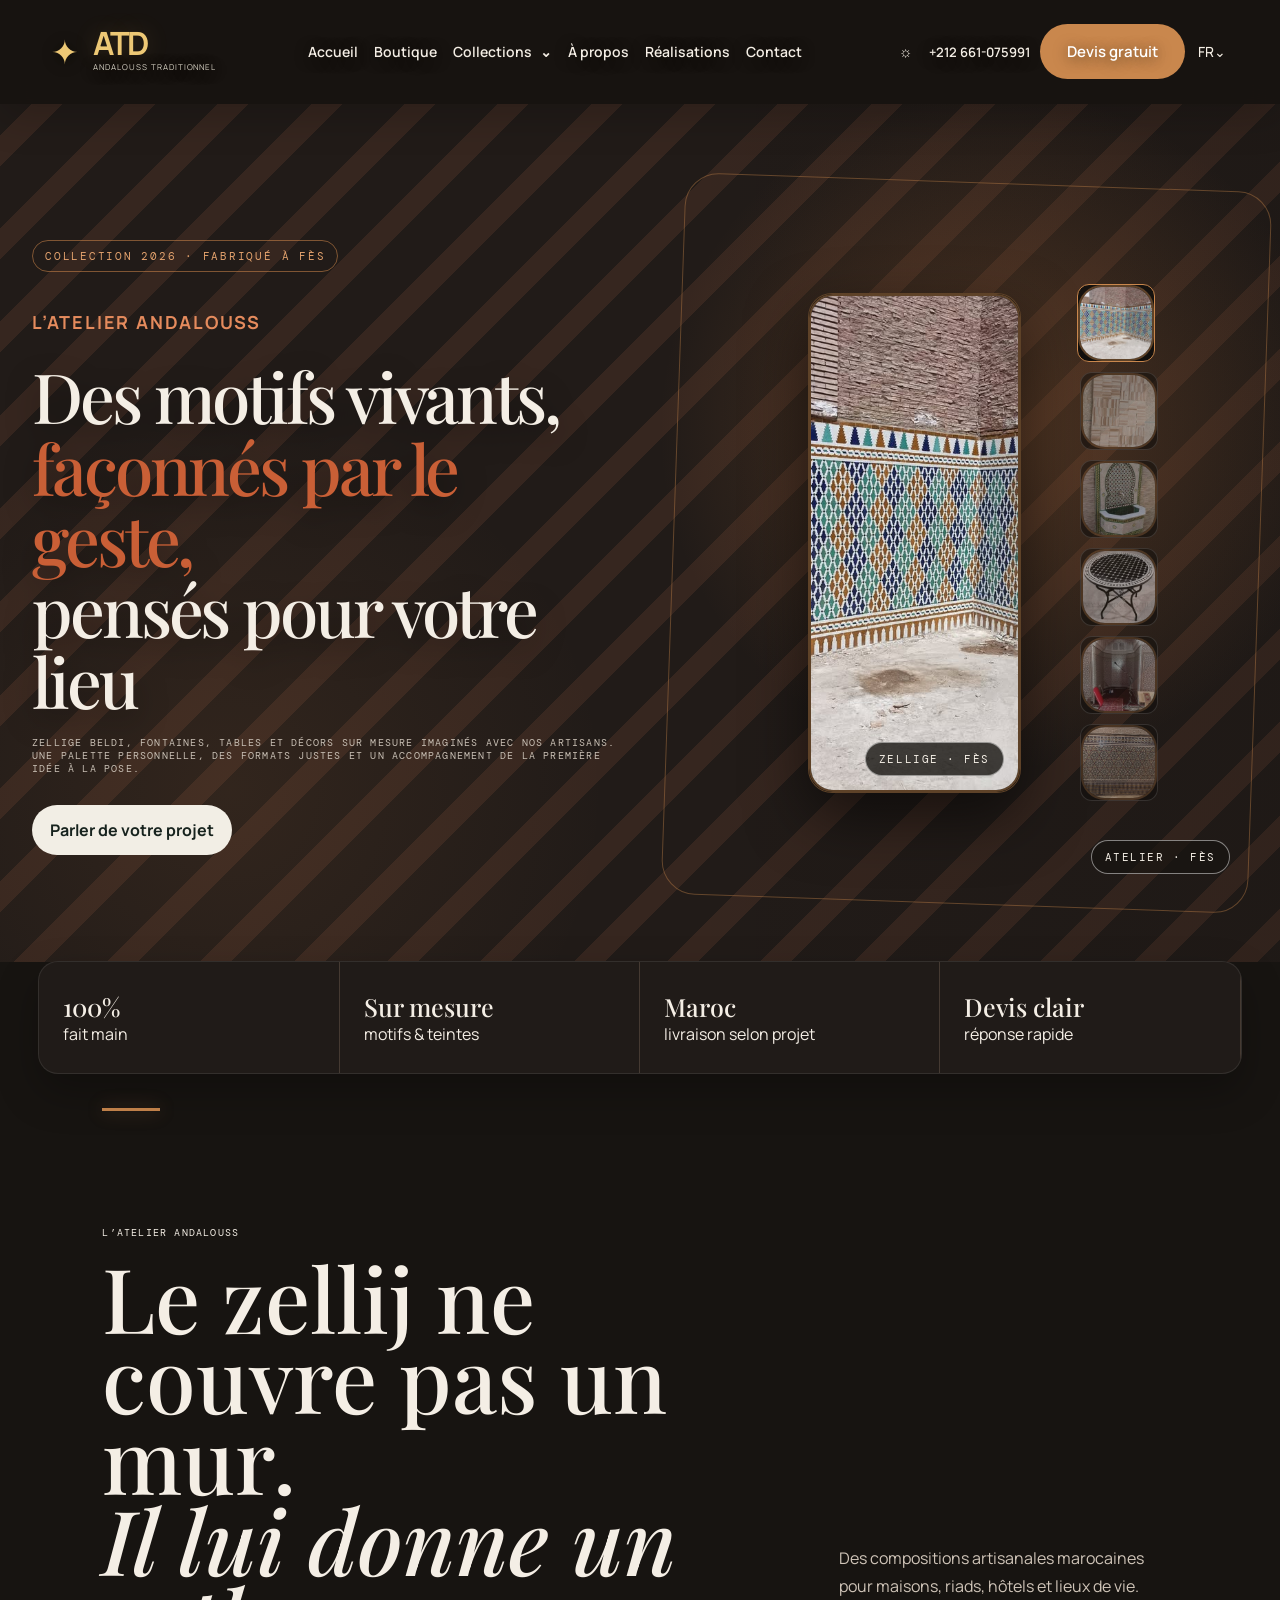
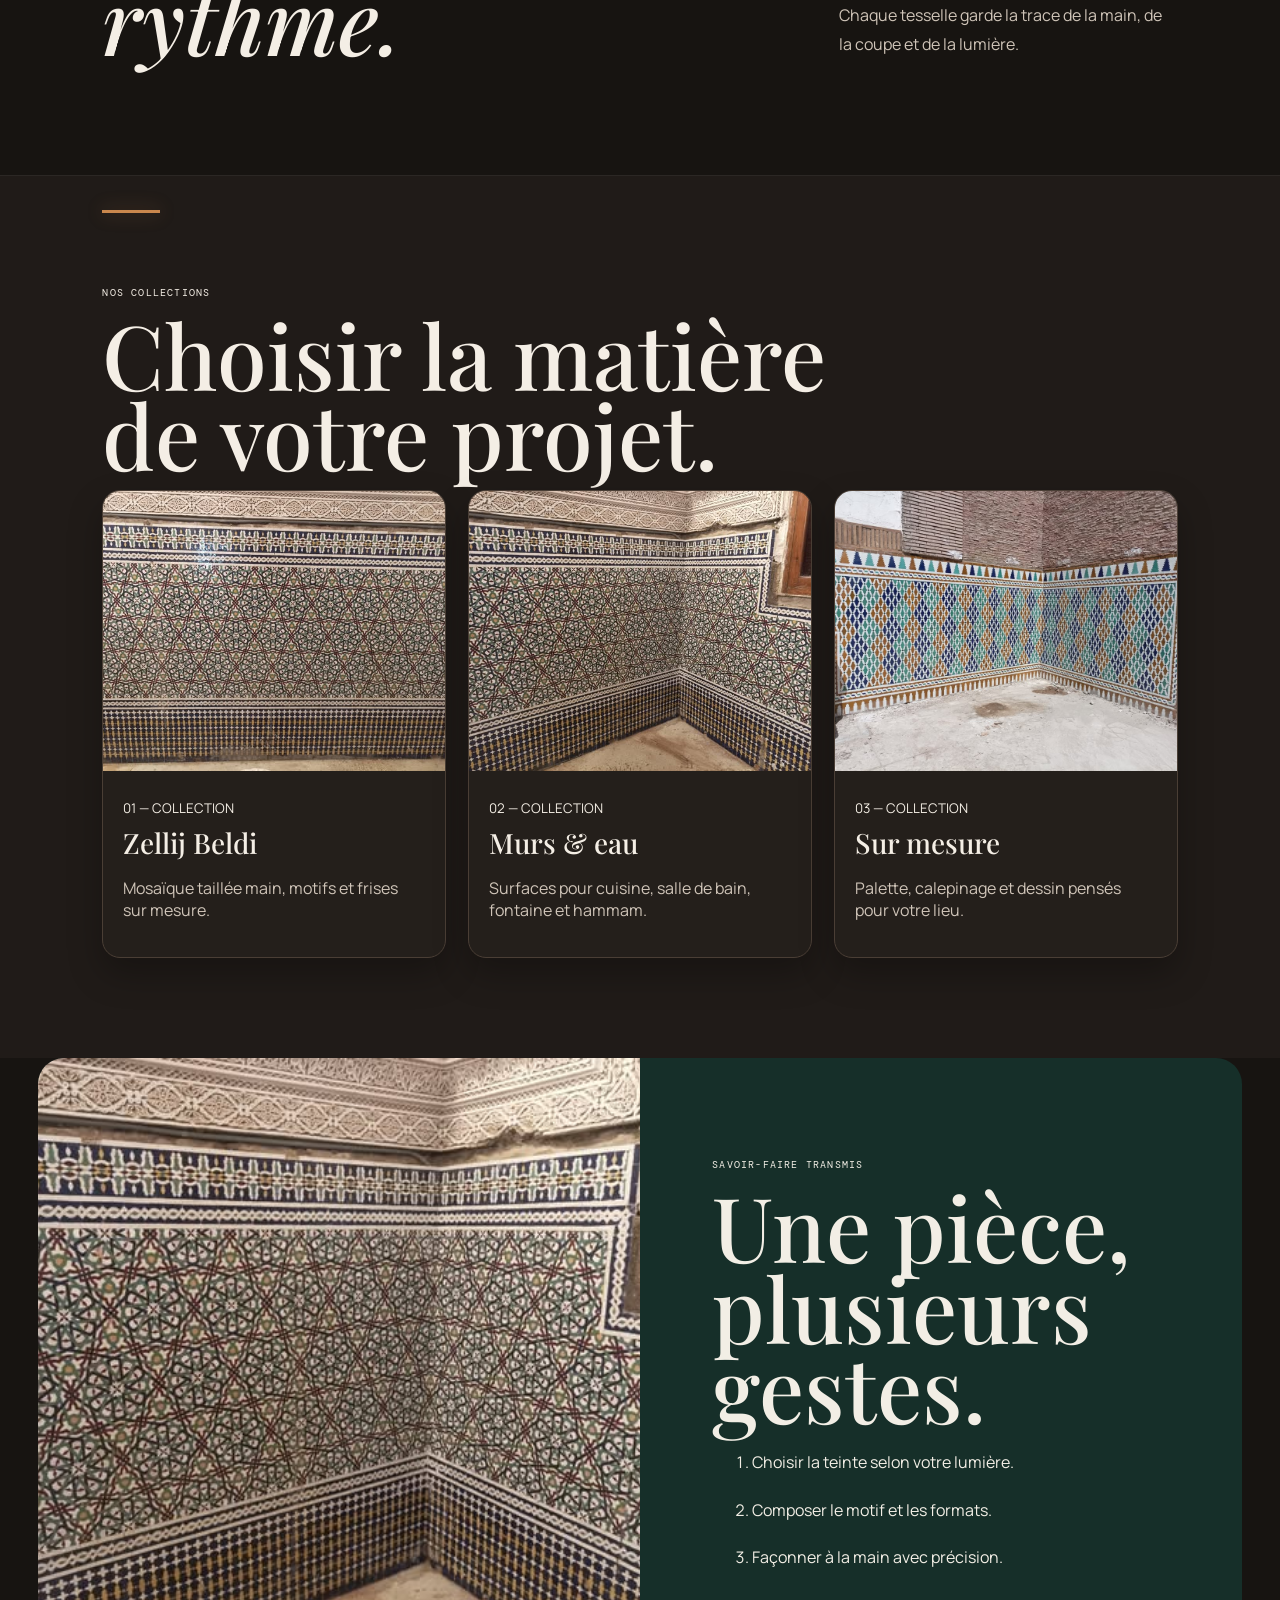
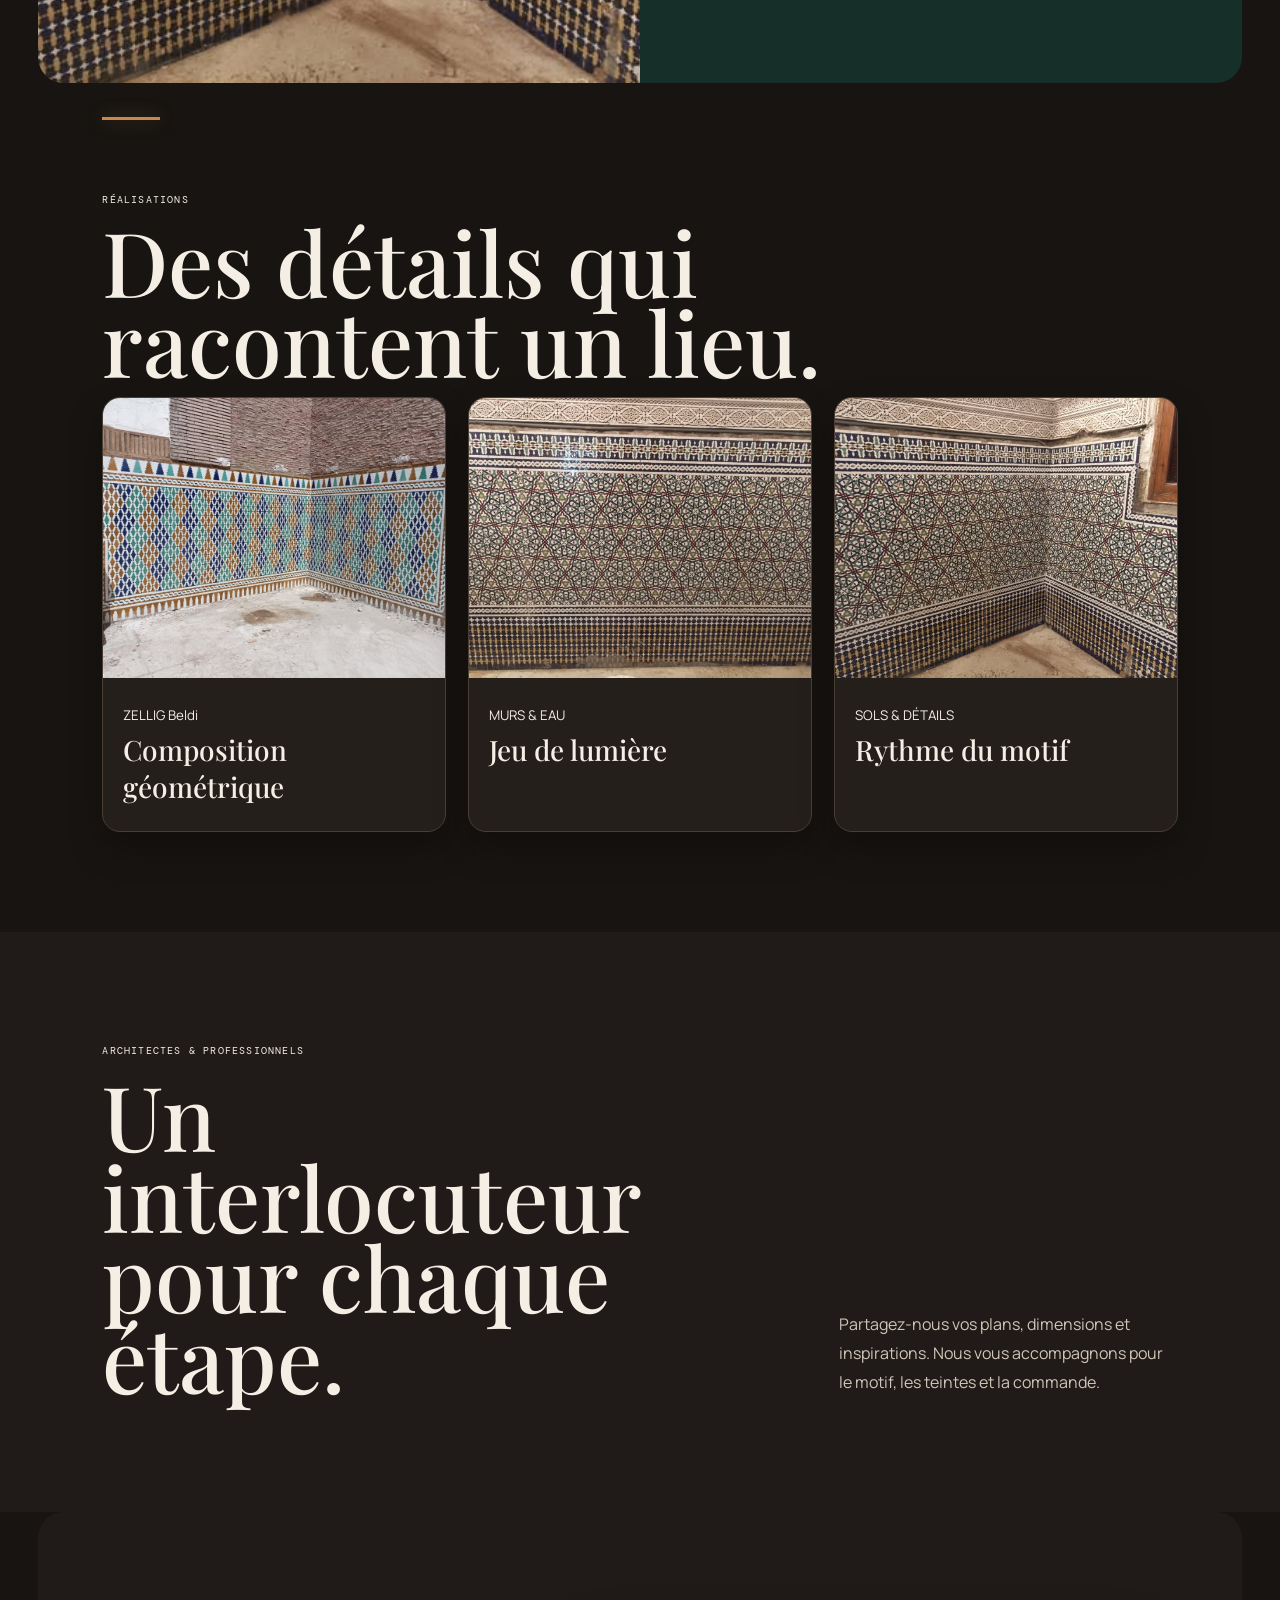
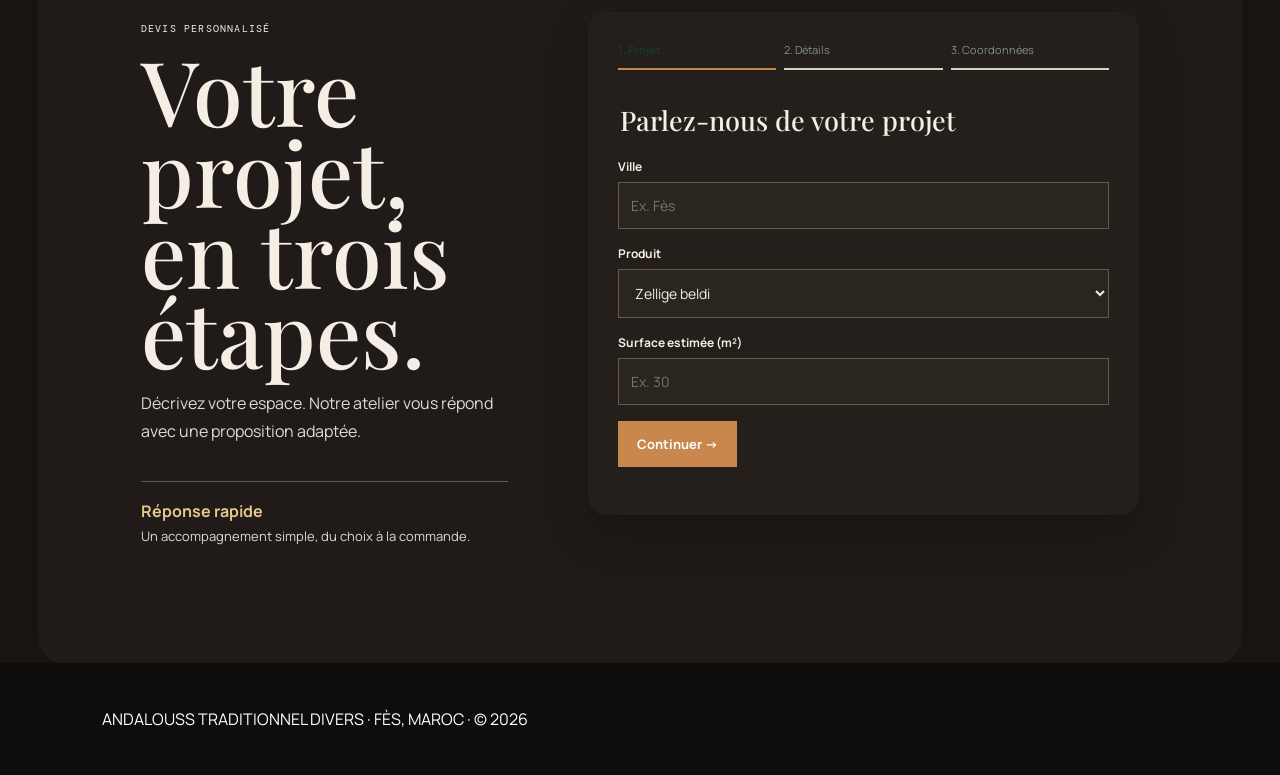
==== index.html @ e7d636d7 "Add multi-photo artisan catalog gallery" ====
<!doctype html><html lang="fr"><head><meta charset="utf-8"><meta name="viewport" content="width=device-width,initial-scale=1"><title>Andalouss Traditionnel Divers | Zellij Beldi</title><style>@import url('https://fonts.googleapis.com/css2?family=DM+Mono&family=Playfair+Display:ital,wght@0,500;1,500&family=Manrope:wght@400;600;700&display=swap');*{box-sizing:border-box}body{margin:0;background:#f2eee5;color:#17231e;font-family:Manrope,Arial}header{position:absolute;z-index:2;width:100%;padding:24px 7%;display:flex;justify-content:space-between;color:white}a{color:inherit;text-decoration:none}nav{display:flex;gap:24px;font:10px 'DM Mono'}main>section{padding:100px 8%}.hero{min-height:790px;padding:0!important;position:relative;color:white;display:grid;align-items:end;background:linear-gradient(#0004,#0009),url('/zellij-hero.jpg') center/cover}.hero div{padding:8%}.hero h1,h2{font:500 clamp(48px,7vw,100px)/.9 'Playfair Display',serif;margin:15px 0}.hero p,.tag{font:10px 'DM Mono';letter-spacing:.12em;text-transform:uppercase}.hero a{display:inline-block;background:#f2eee5;color:#17231e;padding:14px 18px;font-weight:bold}.stats{display:grid;grid-template-columns:repeat(4,1fr);background:#ddd1bb;padding:0!important}.stats div{padding:28px 8%;border-right:1px solid #a99c88}.stats b{display:block;font:500 25px 'Playfair Display'}.intro,.pro{display:grid;grid-template-columns:1.3fr .7fr;gap:10%;align-items:end}.intro p,.pro p{line-height:1.8}.collections{background:#e5dccb}.cards,.projects{display:grid;grid-template-columns:repeat(3,1fr);gap:16px}.card,.project{background:#f8f5ef}.card img,.project img{width:100%;height:280px;object-fit:cover}.card div,.project div{padding:20px}.card h3,.project h3{font:500 28px 'Playfair Display';margin:6px 0}.craft{display:grid;grid-template-columns:1fr 1fr;background:#234b40;color:#f2eee5;padding:0!important}.craft img{width:100%;height:100%;min-height:600px;object-fit:cover}.craft article{padding:100px 15%}.craft li{margin:22px 0;line-height:1.6}.pro{background:#ddd1bb}.quote{background:#17372f;color:#f2eee5;display:grid;grid-template-columns:1fr 1fr;gap:10%}.quote input,.quote select,.quote textarea{width:100%;margin:7px 0 16px;padding:12px;background:transparent;border:1px solid #ffffff55;color:white}.quote button{padding:14px;background:#e5c78d;border:0;font-weight:bold}footer{padding:45px 8%;background:#17231e;color:white}@media(max-width:700px){nav{display:none}.stats,.cards,.projects,.intro,.pro,.craft,.quote{grid-template-columns:1fr}.craft img{min-height:350px}}</style></head><body><header><b>ATD · ANDALOUSS TRADITIONNEL</b><nav><a href="#collections">COLLECTIONS</a><a href="#atelier">SAVOIR-FAIRE</a><a href="#projets">RÉALISATIONS</a><a href="#devis">DEVIS</a></nav></header><main><section class="hero"><div><p>ZELLIGE BELDI · FÈS, MAROC</p><h1>La matière,<br>le geste,<br>la mémoire.</h1><a href="#devis">DEMANDER UN DEVIS ↗</a></div></section><section class="stats"><div><b>100%</b>fait main</div><div><b>Sur mesure</b>motifs & teintes</div><div><b>Maroc</b>livraison selon projet</div><div><b>Devis clair</b>réponse rapide</div></section><section class="intro"><div><p class="tag">L’ATELIER ANDALOUSS</p><h2>Le zellij ne couvre pas un mur.<br><i>Il lui donne un rythme.</i></h2></div><p>Des compositions artisanales marocaines pour maisons, riads, hôtels et lieux de vie. Chaque tesselle garde la trace de la main, de la coupe et de la lumière.</p></section><section id="collections" class="collections"><p class="tag">NOS COLLECTIONS</p><h2>Choisir la matière<br>de votre projet.</h2><div class="cards"><article class="card"><img src="/zellij-detail-one.jpg"><div><small>01 — COLLECTION</small><h3>Zellij Beldi</h3><p>Mosaïque taillée main, motifs et frises sur mesure.</p></div></article><article class="card"><img src="/zellij-detail-two.jpg"><div><small>02 — COLLECTION</small><h3>Murs & eau</h3><p>Surfaces pour cuisine, salle de bain, fontaine et hammam.</p></div></article><article class="card"><img src="/zellij-hero.jpg"><div><small>03 — COLLECTION</small><h3>Sur mesure</h3><p>Palette, calepinage et dessin pensés pour votre lieu.</p></div></article></div></section><section id="atelier" class="craft"><img src="/zellij-detail-two.jpg"><article><p class="tag">SAVOIR-FAIRE TRANSMIS</p><h2>Une pièce,<br>plusieurs gestes.</h2><ol><li>Choisir la teinte selon votre lumière.</li><li>Composer le motif et les formats.</li><li>Façonner à la main avec précision.</li></ol></article></section><section id="projets"><p class="tag">RÉALISATIONS</p><h2>Des détails qui<br>racontent un lieu.</h2><div class="projects"><article class="project"><img src="/zellij-hero.jpg"><div><small>ZELLIG Beldi</small><h3>Composition géométrique</h3></div></article><article class="project"><img src="/zellij-detail-one.jpg"><div><small>MURS & EAU</small><h3>Jeu de lumière</h3></div></article><article class="project"><img src="/zellij-detail-two.jpg"><div><small>SOLS & DÉTAILS</small><h3>Rythme du motif</h3></div></article></div></section><section class="pro"><div><p class="tag">ARCHITECTES & PROFESSIONNELS</p><h2>Un interlocuteur pour chaque étape.</h2></div><p>Partagez-nous vos plans, dimensions et inspirations. Nous vous accompagnons pour le motif, les teintes et la commande.</p></section><section id="devis" class="quote"><div><p class="tag">DEVIS PERSONNALISÉ</p><h2>Parlons de<br>votre espace.</h2></div><form id="inquiry-form"><label>Type de projet</label><select name="project_type" required><option>Maison ou appartement</option><option>Riad, hôtel ou restaurant</option><option>Projet professionnel</option></select><label>Nom</label><input name="name" required><label>Téléphone</label><input name="phone" required><label>Votre besoin</label><textarea name="message" required minlength="10"></textarea><button>ENVOYER MA DEMANDE ↗</button><p id="form-status"></p></form></section></main><footer>ANDALOUSS TRADITIONNEL DIVERS · FÈS, MAROC · © 2026</footer><script src="/app.js"></script></body></html>
 
<script>document.querySelector('body>header').outerHTML='<header class="atd-header"><a class="atd-logo" href="#accueil"><span>✦</span><strong>ATD</strong><small>Andalouss Traditionnel</small></a><nav class="atd-nav"><a href="#accueil">Accueil</a><a href="#collections">Boutique</a><a href="#collections">Collections⌄</a><a href="#atelier">À propos</a><a href="#projets">Réalisations</a><a href="#devis">Contact</a></nav><div class="atd-tools"><button aria-label="Changer le thème">☼</button><button>FR⌄</button><a href="tel:+212661075991">+212 661-075991</a><a class="atd-quote" href="#devis">Devis gratuit</a></div></header>';document.head.insertAdjacentHTML('beforeend','<style>.atd-header{position:fixed!important;top:0;left:0;right:0;width:100%;min-height:126px;padding:0 3%!important;display:flex!important;align-items:center;gap:28px;background:#201d19!important;color:#f3eee5!important;border-bottom:1px solid #423d36;z-index:99!important}.atd-header:after{content:"";position:absolute;bottom:-7px;left:0;right:0;height:7px;opacity:.45;background:repeating-linear-gradient(135deg,transparent 0 13px,#71685b 14px 16px,transparent 17px 28px)}.atd-logo{display:grid;grid-template-columns:42px auto;grid-template-rows:30px 18px;align-items:center;line-height:1}.atd-logo span{grid-row:1/3;color:#65817a;font-size:33px}.atd-logo strong{color:#c85238;font:700 32px Manrope,Arial;letter-spacing:-.08em}.atd-logo small{font:8px Manrope,Arial;text-transform:uppercase;letter-spacing:.12em;color:#c9c1b7}.atd-nav{display:flex!important;align-items:center;gap:32px;margin:auto;font:600 16px Manrope,Arial!important;white-space:nowrap}.atd-nav a{transition:color .2s}.atd-nav a:hover{color:#d46a41}.atd-tools{display:flex;align-items:center;gap:17px;white-space:nowrap;font:600 15px Manrope,Arial}.atd-tools button{border:0;background:transparent;color:inherit;font:600 15px Manrope,Arial;cursor:pointer}.atd-tools button:first-child{width:58px;height:58px;border:1px solid #4b4640;border-radius:50%;font-size:29px;font-weight:400}.atd-quote{background:#c95f36;color:#fff;border-radius:999px;padding:17px 27px;transition:background .2s}.atd-quote:hover{background:#aa4927}@media(max-width:1200px){.atd-header{gap:18px}.atd-nav{gap:18px;font-size:13px!important}.atd-tools{gap:10px;font-size:13px}.atd-tools a[href^="tel"]{display:none}}@media(max-width:800px){.atd-header{min-height:82px;padding:0 5%!important}.atd-logo small,.atd-nav,.atd-tools button:not(:first-child){display:none}.atd-tools button:first-child{width:42px;height:42px;font-size:21px}.atd-quote{padding:12px 16px;font-size:13px}}</style>');</script>
<script>document.head.insertAdjacentHTML('beforeend','<style>.atd-header{background:#17372f!important;border-bottom-color:#2f5b4e}.atd-header:after{background:repeating-linear-gradient(135deg,transparent 0 13px,#5e8877 14px 16px,transparent 17px 28px)}.atd-logo span{color:#d7b46a}.atd-logo strong{color:#e2bd72}.atd-logo small{color:#d8d3c6}.atd-tools button:first-child{border-color:#557a6d}.atd-nav a:hover{color:#e2bd72}.atd-quote{background:#c9874d}.atd-quote:hover{background:#a86636}</style>');</script>
<script>document.head.insertAdjacentHTML('beforeend','<style>.atd-header{background:transparent!important;border-bottom-color:transparent!important;box-shadow:none}.atd-header:after{display:none}.atd-header>*{text-shadow:0 2px 14px #0009}.atd-tools button:first-child{border-color:#ffffff99}.atd-logo span,.atd-logo strong{color:#f1d18a}</style>');</script>
<script>document.head.insertAdjacentHTML('beforeend','<style>.quote select{background:#fff!important;color:#111!important}.quote select option{background:#fff!important;color:#111!important}</style>');</script>
<script>var atdQuote=document.querySelector('.quote');atdQuote.innerHTML='<div class="atd-devis-intro"><p class="tag">DEVIS PERSONNALISÉ</p><h2>Votre projet,<br>en trois étapes.</h2><p>Décrivez votre espace. Notre atelier vous répond avec une proposition adaptée.</p><div class="atd-devis-promise"><b>Réponse rapide</b><span>Un accompagnement simple, du choix à la commande.</span></div></div><form id="atd-devis-form" class="atd-devis-form"><div class="atd-progress"><span class="active">1. Projet</span><span>2. Détails</span><span>3. Coordonnées</span></div><fieldset data-atd-step="1"><legend>Parlez-nous de votre projet</legend><label>Ville <input name="city" placeholder="Ex. Fès" required></label><label>Produit <select name="project_type" required><option value="Zellige beldi">Zellige beldi</option><option value="Bejmat">Bejmat</option><option value="Tadelakt">Tadelakt</option><option value="Projet sur mesure">Projet sur mesure</option></select></label><label>Surface estimée (m²) <input name="surface" inputmode="decimal" placeholder="Ex. 30"></label><button type="button" class="atd-next">Continuer <span>→</span></button></fieldset><fieldset data-atd-step="2" hidden><legend>Détails et délais</legend><label>Votre besoin <textarea name="message" placeholder="Cuisine, salle de bain, façade, motif souhaité…" required></textarea></label><label>Délai souhaité <select name="delay"><option>À définir</option><option>Moins de 1 mois</option><option>1 à 3 mois</option><option>Plus de 3 mois</option></select></label><label>Budget indicatif (MAD) <input name="budget" inputmode="numeric" placeholder="Facultatif"></label><div class="atd-actions"><button type="button" class="atd-back">Retour</button><button type="button" class="atd-next">Continuer <span>→</span></button></div></fieldset><fieldset data-atd-step="3" hidden><legend>Vos coordonnées</legend><label>Nom <input name="name" required></label><label>Téléphone <input name="phone" inputmode="tel" placeholder="+212 6 00 00 00 00" required></label><label>Email <input name="email" type="email" placeholder="Facultatif"></label><label class="atd-consent"><input type="checkbox" required> J’accepte d’être contacté au sujet de ma demande.</label><div class="atd-actions"><button type="button" class="atd-back">Retour</button><button type="submit">Envoyer ma demande <span>→</span></button></div></fieldset><p class="atd-status" aria-live="polite"></p></form>';document.head.insertAdjacentHTML('beforeend','<style>.quote{grid-template-columns:.8fr 1.2fr!important;gap:8%!important;background:#17372f!important}.atd-devis-intro>p:not(.tag){line-height:1.75;max-width:380px;color:#d7dfd5}.atd-devis-promise{margin-top:36px;padding:18px 0;border-top:1px solid #ffffff44;display:grid;gap:5px}.atd-devis-promise b{color:#e5c78d}.atd-devis-promise span{font-size:13px;color:#d7dfd5}.atd-devis-form{background:#f8f5ef;color:#17231e;padding:30px;align-self:start}.atd-progress{display:grid;grid-template-columns:repeat(3,1fr);gap:8px;margin-bottom:32px;font:11px Manrope,Arial;color:#829087}.atd-progress span{padding-bottom:11px;border-bottom:2px solid #d6d0c4}.atd-progress .active{border-color:#c9874d;color:#17372f;font-weight:700}.atd-devis-form fieldset{border:0;padding:0;margin:0}.atd-devis-form legend{font:500 27px Playfair Display,serif;margin-bottom:20px}.atd-devis-form label{display:block;font-size:12px;font-weight:700;margin:0 0 14px;color:#31483f}.atd-devis-form input,.atd-devis-form select,.atd-devis-form textarea{width:100%;display:block;margin-top:7px;padding:13px 12px;background:white!important;border:1px solid #cfc6b5!important;color:#111!important;font:14px Manrope,Arial!important}.atd-devis-form textarea{min-height:105px;resize:vertical}.atd-devis-form select option{color:#111;background:#fff}.atd-devis-form button{border:0;background:#c9874d;color:#fff;padding:14px 19px;font:700 13px Manrope,Arial;cursor:pointer}.atd-devis-form button:hover{background:#a86636}.atd-actions{display:flex;justify-content:space-between;gap:12px}.atd-actions .atd-back{background:#e6dfd1;color:#17372f}.atd-consent{display:flex!important;gap:9px;align-items:flex-start;font-weight:400!important}.atd-consent input{width:auto!important;margin:3px 0 0!important}.atd-status{font-size:13px;line-height:1.5;margin:18px 0 0;color:#17372f}@media(max-width:700px){.quote{grid-template-columns:1fr!important}.atd-devis-form{padding:22px}.atd-progress{font-size:10px}}</style>');var atdForm=document.querySelector('#atd-devis-form'),atdStep=1,atdSteps=atdForm.querySelectorAll('[data-atd-step]'),atdProgress=atdForm.querySelectorAll('.atd-progress span'),atdStatus=atdForm.querySelector('.atd-status');function atdShowStep(n){atdStep=n;atdSteps.forEach(function(x){x.hidden=Number(x.dataset.atdStep)!==n});atdProgress.forEach(function(x,i){x.classList.toggle('active',i===n-1)});atdForm.scrollIntoView({block:'center',behavior:'smooth'})}atdForm.querySelectorAll('.atd-next').forEach(function(b){b.onclick=function(){var fields=atdSteps[atdStep-1].querySelectorAll('[required]');for(var i=0;i<fields.length;i++){if(!fields[i].reportValidity())return}atdShowStep(atdStep+1)}});atdForm.querySelectorAll('.atd-back').forEach(function(b){b.onclick=function(){atdShowStep(atdStep-1)}});atdForm.addEventListener('submit',async function(e){e.preventDefault();if(!atdForm.reportValidity())return;var send=atdForm.querySelector('[type=submit]'),d=Object.fromEntries(new FormData(atdForm)),details=[d.message,d.city&&'Ville : '+d.city,d.surface&&'Surface : '+d.surface+' m²',d.delay&&'Délai : '+d.delay,d.budget&&'Budget : '+d.budget+' MAD',d.email&&'Email : '+d.email].filter(Boolean).join('\n');send.disabled=true;atdStatus.textContent='Envoi de votre demande…';try{var r=await fetch('https://mxrzkagibmjpgafzzmsn.supabase.co/rest/v1/contact_inquiries',{method:'POST',headers:{apikey:'sb_publishable_-3mVaxNMIwIbTuPvvNhwNw_SBvgFElo',Authorization:'Bearer sb_publishable_-3mVaxNMIwIbTuPvvNhwNw_SBvgFElo','Content-Type':'application/json',Prefer:'return=minimal'},body:JSON.stringify({name:d.name,phone:d.phone,project_type:d.project_type,message:details})});if(!r.ok)throw Error();atdForm.reset();atdShowStep(1);atdStatus.textContent='Merci, votre demande est bien reçue. Nous revenons vers vous rapidement.'}catch(err){atdStatus.textContent='Impossible d’envoyer la demande maintenant. Réessayez plus tard.'}finally{send.disabled=false}});</script>

<script>(function(){var a=[...document.querySelectorAll('.atd-nav a')].find(function(x){return x.textContent.trim()==='Boutique'});if(a){var n=a.cloneNode(true);n.href='/boutique.html';a.replaceWith(n)}})();</script>
<script src="/collections-menu.js?v=2"></script>
<script>document.head.insertAdjacentHTML('beforeend','<style>.atd-header{position:relative!important;min-height:104px;padding:0 4%!important;background:#211d19!important;color:#f4eee5!important;border-bottom:1px solid #ffffff20;box-shadow:none}.atd-header:after{display:none}.atd-nav{gap:25px;font-size:15px!important}.atd-logo span,.atd-logo strong{color:#edc875}.atd-tools{gap:17px}.atd-quote{background:#c9874d}</style>');</script>
<script>var dtatHero=document.querySelector('.hero');if(dtatHero){dtatHero.innerHTML='<div class="dtat-hero-copy"><p class="tag">FABRICATION ARTISANALE MAROCAINE</p><h1>Le zellige beldi,<br><em>sculpté à la main,</em><br>livré partout au Maroc</h1><p class="dtat-hero-desc">Zellige beldi, bejmat, tadelakt, tahajjart, marbre et carrelage façonnés par nos Maâlems. Croquis sous 48h, devis clair, pose sur demande.</p><a class="dtat-hero-cta" href="#devis">Demander un devis</a></div><div class="dtat-hero-visual"><img src="/zellij-hero.jpg" alt="Réalisation artisanale en zellige beldi"></div>';document.head.insertAdjacentHTML('beforeend','<style>body{background:#211d19;color:#f4eee5}.hero{min-height:720px!important;padding:90px 2.5% 70px!important;display:grid!important;grid-template-columns:minmax(0,1fr) minmax(420px,.95fr);gap:5%;align-items:center;background:repeating-linear-gradient(135deg,#29231f 0 22px,#342a25 22px 44px,#29231f 44px 66px)!important;color:#f4eee5}.dtat-hero-copy{padding:40px 0 30px!important}.dtat-hero-copy .tag{color:#e58b5d;font:700 18px Manrope,Arial;letter-spacing:.1em}.dtat-hero-copy h1{font:500 clamp(48px,5.4vw,88px)/1.03 Playfair Display,serif;margin:26px 0 20px;max-width:760px}.dtat-hero-copy h1 em{color:#c95f36;font-style:normal}.dtat-hero-desc{max-width:650px;color:#c8bfb4;font-size:18px;line-height:1.55}.dtat-hero-cta{display:inline-block;margin-top:20px;padding:15px 24px;border-radius:999px;background:#c95f36;color:#fff;font-weight:700}.dtat-hero-visual{height:100%;min-height:500px;display:flex;align-items:center}.dtat-hero-visual img{width:100%;height:100%;max-height:640px;object-fit:cover;border-radius:24px;display:block}.stats{background:#f0e7d8;color:#211d19}.collections{background:#f0e7d8;color:#211d19}.pro{background:#e8ddcd;color:#211d19}@media(max-width:900px){.hero{grid-template-columns:1fr!important;min-height:auto!important;padding:70px 6% 50px!important}.dtat-hero-visual{min-height:360px}.dtat-hero-copy h1{font-size:clamp(45px,12vw,72px)}}@media(max-width:700px){.dtat-hero-copy .tag{font-size:13px}.dtat-hero-desc{font-size:15px}}</style>')}</script>
<script>var originalHero=document.querySelector('.dtat-hero-copy');if(originalHero){originalHero.querySelector('.tag').textContent='L’ATELIER ANDALOUSS';originalHero.querySelector('h1').innerHTML='Des motifs vivants,<br><em>façonnés par le geste,</em><br>pensés pour votre lieu';originalHero.querySelector('.dtat-hero-desc').textContent='Zellige beldi, fontaines, tables et décors sur mesure imaginés avec nos artisans. Une palette personnelle, des formats justes et un accompagnement de la première idée à la pose.';originalHero.querySelector('.dtat-hero-cta').textContent='Parler de votre projet';originalHero.querySelector('.dtat-hero-visual img')?.setAttribute('alt','Décor artisanal en zellige pour un intérieur marocain')}</script>
<script>document.head.insertAdjacentHTML('beforeend','<style>body{background:#171411!important;color:#f4eee5!important}.stats,.collections,.pro,.quote{background:#201b18!important;color:#f4eee5!important}.stats div{border-color:#453a32!important}.card,.project{background:#241f1b!important;color:#f4eee5!important;border:1px solid #4a3e35}.card p,.project p,.intro>p,.pro>p{color:#cfc4b8}.craft{background:#162f29!important}.quote input,.quote select,.quote textarea{background:#2b2520!important;color:#f4eee5!important;border-color:#68594d!important}.atd-devis-form{background:#241f1b!important;color:#f4eee5!important}.atd-devis-form input,.atd-devis-form select,.atd-devis-form textarea{background:#2b2520!important;color:#f4eee5!important;border-color:#68594d!important}.atd-devis-form label,.atd-devis-form legend{color:#f4eee5!important}.atd-devis-form select option{background:#2b2520!important;color:#f4eee5!important}footer{background:#0f0d0c!important}.light body{background:#f4ecdf!important}</style>');</script>
<script>document.head.insertAdjacentHTML('beforeend','<style>html{scroll-behavior:smooth}.atd-header{backdrop-filter:blur(14px);background:rgba(24,20,17,.88)!important;box-shadow:0 12px 40px #0003}.atd-logo strong{letter-spacing:-.06em;text-shadow:0 0 24px #e8bb6533}.atd-nav a{position:relative}.atd-nav a:after{content:"";position:absolute;left:0;right:100%;bottom:-8px;height:2px;background:#d28a4c;transition:right .25s}.atd-nav a:hover:after{right:0}.hero{isolation:isolate;overflow:hidden!important;background:radial-gradient(circle at 78% 38%,#76523830 0,transparent 28%),repeating-linear-gradient(135deg,#29231f 0 22px,#342a25 22px 44px,#29231f 44px 66px)!important}.hero:before{content:"";position:absolute;inset:0;z-index:-1;background:radial-gradient(circle at 18% 80%,#d4874d18 0,transparent 30%),linear-gradient(90deg,transparent 0 52%,#100d0b20 100%)}.dtat-hero-copy{animation:heroIn .8s ease both}.dtat-hero-visual{position:relative;animation:heroImage .9s .15s ease both}.dtat-hero-visual:after{content:"ATELIER · FÈS";position:absolute;right:18px;bottom:18px;padding:9px 13px;border:1px solid #fff7;border-radius:999px;background:#171411aa;color:#f4eee5;font:11px 'DM Mono';letter-spacing:.14em}.dtat-hero-visual img{box-shadow:0 24px 60px #0008;border:1px solid #ffffff26;transition:transform .5s ease,filter .5s ease}.dtat-hero-visual:hover img{transform:scale(1.02);filter:saturate(1.08)}.dtat-hero-cta,.atd-quote{box-shadow:0 12px 28px #c9874d33}.stats{position:relative;z-index:2;margin:-1px 3% 0!important;border:1px solid #ffffff16;border-radius:20px;box-shadow:0 18px 42px #0004;overflow:hidden}.stats div{transition:background .25s,transform .25s}.stats div:hover{background:#2a241f!important;transform:translateY(-3px)}.intro,.collections,#atelier,#projets,.pro,.quote{position:relative}.intro:before,.collections:before,#projets:before{content:"";position:absolute;top:34px;left:8%;width:58px;height:3px;background:#c9874d;box-shadow:0 0 18px #c9874d66}.intro{padding-top:140px!important}.collections{border-top:1px solid #ffffff0d}.cards,.projects{gap:22px}.card,.project{border-radius:18px!important;overflow:hidden;box-shadow:0 16px 34px #0004;transition:transform .35s ease,box-shadow .35s ease,border-color .35s}.card:hover,.project:hover{transform:translateY(-9px);box-shadow:0 26px 50px #0007;border-color:#c9874d88}.card img,.project img{transition:transform .5s ease,filter .5s ease}.card:hover img,.project:hover img{transform:scale(1.06);filter:saturate(1.1)}.craft{border-radius:26px;overflow:hidden;margin:0 3%!important}.craft article{padding:90px 12%}.quote{margin:0 3%!important;border-radius:26px;overflow:hidden}.atd-devis-form{border-radius:18px;box-shadow:0 18px 44px #0004}.atd-devis-form button,.atd-quote{transition:transform .25s,box-shadow .25s}.atd-devis-form button:hover,.atd-quote:hover{transform:translateY(-2px);box-shadow:0 12px 28px #c9874d55}@keyframes heroIn{from{opacity:0;transform:translateY(22px)}to{opacity:1;transform:none}}@keyframes heroImage{from{opacity:0;transform:translateX(28px) scale(.98)}to{opacity:1;transform:none}}@media(max-width:900px){.stats{margin:0 5%!important;border-radius:16px}.craft,.quote{margin:0!important;border-radius:0}.intro:before,.collections:before,#projets:before{left:6%}}@media(prefers-reduced-motion:reduce){*,*:before,*:after{animation:none!important;transition:none!important;scroll-behavior:auto!important}}</style>');</script>
<script src="/i18n.js?v=18"></script>
<script>(function(){var h=document.querySelector('.atd-header');if(!h)return;var n=h.querySelector('.atd-nav'),t=h.querySelector('.atd-tools');if(!n||!t)return;var b=document.createElement('button');b.className='mobile-menu-toggle';b.setAttribute('aria-expanded','false');b.textContent='☰';t.insertBefore(b,t.firstChild);b.addEventListener('click',function(){var open=n.classList.toggle('mobile-open');b.setAttribute('aria-expanded',open?'true':'false');b.textContent=open?'×':'☰'});document.head.insertAdjacentHTML('beforeend','<style>.mobile-menu-toggle{display:none;border:1px solid #ffffff55;background:transparent;color:inherit;border-radius:8px;width:38px;height:36px;font-size:22px;line-height:1;cursor:pointer}.atd-nav.mobile-open{display:flex!important;position:absolute;top:74px;left:14px;right:14px;flex-direction:column;gap:0!important;padding:8px 16px;background:#211d19f5;border:1px solid #ffffff22;border-radius:14px;box-shadow:0 18px 40px #0009;z-index:200}.atd-nav.mobile-open a{padding:13px 0;border-bottom:1px solid #ffffff1f}.atd-nav.mobile-open a:last-child{border-bottom:0}@media(max-width:800px){.atd-header{min-height:76px!important;padding:10px 16px!important;gap:8px!important}.atd-nav{display:none!important}.mobile-menu-toggle{display:block}.atd-tools{gap:7px!important;margin-left:auto}.atd-tools a[href^="tel"]{display:none!important}.atd-tools button:first-child{width:40px!important;height:40px!important;font-size:20px!important}.atd-quote{padding:11px 13px!important;font-size:12px!important}.atd-logo{grid-template-columns:30px auto!important;grid-template-rows:22px 13px!important}.atd-logo span{font-size:24px!important}.atd-logo strong{font-size:24px!important}.atd-logo small{font-size:6px!important}}</style>')})()</script>
<style id="mobile-header-alignment">@media(max-width:800px){.atd-header{position:relative!important;display:flex!important;justify-content:flex-end!important;min-height:76px!important}.atd-logo{position:absolute!important;left:50%!important;top:50%!important;transform:translate(-50%,-50%)!important;margin:0!important;z-index:2}.mobile-menu-toggle{position:absolute!important;left:16px!important;top:50%!important;transform:translateY(-50%)!important;z-index:3}.atd-tools{margin-left:auto!important;display:flex!important;align-items:center!important;justify-content:flex-end!important}.atd-tools .header-languages{display:flex!important}}</style>
<style id="mobile-header-spacing">@media(max-width:420px){.atd-logo{left:43%!important;grid-template-columns:24px auto!important;grid-template-rows:20px 10px!important}.atd-logo span{font-size:20px!important}.atd-logo strong{font-size:22px!important}.atd-logo small{display:none!important}.atd-quote{padding:9px 9px!important;font-size:10px!important}.atd-tools{gap:5px!important}.atd-tools>button[aria-label="Changer le thème"]{display:block!important;width:30px!important;height:30px!important;font-size:16px!important;border:1px solid #ffffff66!important;border-radius:50%!important}.lang-current{font-size:12px!important;padding:1px!important}}</style>
<style id="mobile-language-menu">@media(max-width:800px){.header-languages{position:relative!important;z-index:500!important}.header-languages .lang-menu{position:fixed!important;top:76px!important;right:12px!important;left:auto!important;min-width:132px!important;width:132px!important;padding:6px 0!important;border-radius:12px!important;z-index:9999!important}.header-languages .lang-choice{display:block!important;width:100%!important;padding:11px 16px!important;font-size:14px!important;text-align:left!important}}</style>
<style id="mobile-menu-theme-contrast">.light .atd-nav.mobile-open a{color:#f4eee5!important}</style>
<style id="atd-photo-catalog">.atd-photo-catalog{height:100%;display:grid;grid-template-columns:minmax(0,1fr) 92px;gap:12px;align-items:stretch}.atd-photo-main{position:relative;min-height:500px;border-radius:24px;overflow:hidden;background:#171411;border:1px solid #c9874d66;box-shadow:0 24px 60px #0008}.atd-photo-main img{width:100%;height:100%;object-fit:cover;display:block;transition:opacity .25s ease}.atd-photo-main figcaption{position:absolute;right:16px;bottom:16px;padding:9px 13px;border:1px solid #fff7;border-radius:999px;background:#171411cc;color:#f4eee5;font:11px 'DM Mono',monospace;letter-spacing:.14em}.atd-photo-thumbs{display:grid;grid-template-rows:repeat(6,1fr);gap:10px}.atd-photo-thumbs button{padding:0;border:1px solid #ffffff33;border-radius:12px;overflow:hidden;background:#171411;cursor:pointer;opacity:.58;transition:.25s}.atd-photo-thumbs button:hover,.atd-photo-thumbs button.active{opacity:1;border-color:#c9874d;transform:translateX(-3px)}.atd-photo-thumbs img{width:100%;height:100%;object-fit:cover;display:block}@media(max-width:900px){.atd-photo-catalog{min-height:360px;grid-template-columns:1fr}.atd-photo-main{min-height:360px}.atd-photo-thumbs{grid-template-columns:repeat(6,1fr);grid-template-rows:1fr;height:68px}.atd-photo-thumbs button:hover,.atd-photo-thumbs button.active{transform:translateY(-3px)}}@media(max-width:520px){.atd-photo-catalog{min-height:300px;gap:8px}.atd-photo-main{min-height:300px;border-radius:18px}.atd-photo-main figcaption{right:10px;bottom:10px;font-size:9px;padding:7px 9px}.atd-photo-thumbs{height:54px;gap:6px}.atd-photo-thumbs button{border-radius:8px}}</style>
<script>(function(){var host=document.querySelector('.dtat-hero-visual');if(!host)return;var items=[['/images/zellige-mural.jpg','ZELLIGE · FÈS'],['/images/mosaique-pierre.jpg','MOTIFS · ATELIER'],['/images/se9aya-zellige.webp','FONTAINE · SUR MESURE'],['/images/table-zellige.webp','TABLE · ZELLIGE'],['/images/interieur-mosaique.jpg','DÉCOR · ARTISANAL'],['/zellij-detail-one.jpg','PLATEAU · MOSAÏQUE']];host.innerHTML='<div class="atd-photo-catalog"><figure class="atd-photo-main"><img src="'+items[0][0]+'" alt="'+items[0][1]+'"><figcaption>'+items[0][1]+'</figcaption></figure><div class="atd-photo-thumbs" role="tablist">'+items.map(function(x,i){return '<button type="button" class="'+(i===0?'active':'')+'" aria-label="Voir '+x[1]+'" data-index="'+i+'"><img src="'+x[0]+'" alt=""></button>'}).join('')+'</div></div>';var main=host.querySelector('.atd-photo-main img'),cap=host.querySelector('figcaption'),buttons=host.querySelectorAll('.atd-photo-thumbs button'),current=0;function show(i){current=i;main.style.opacity='0';setTimeout(function(){main.src=items[i][0];main.alt=items[i][1];cap.textContent=items[i][1];main.style.opacity='1'},120);buttons.forEach(function(b,n){b.classList.toggle('active',n===i)})}buttons.forEach(function(b){b.addEventListener('click',function(){show(Number(b.dataset.index));reset()})});var timer=setInterval(function(){show((current+1)%items.length)},4200);function reset(){clearInterval(timer);timer=setInterval(function(){show((current+1)%items.length)},4200)}})()</script>
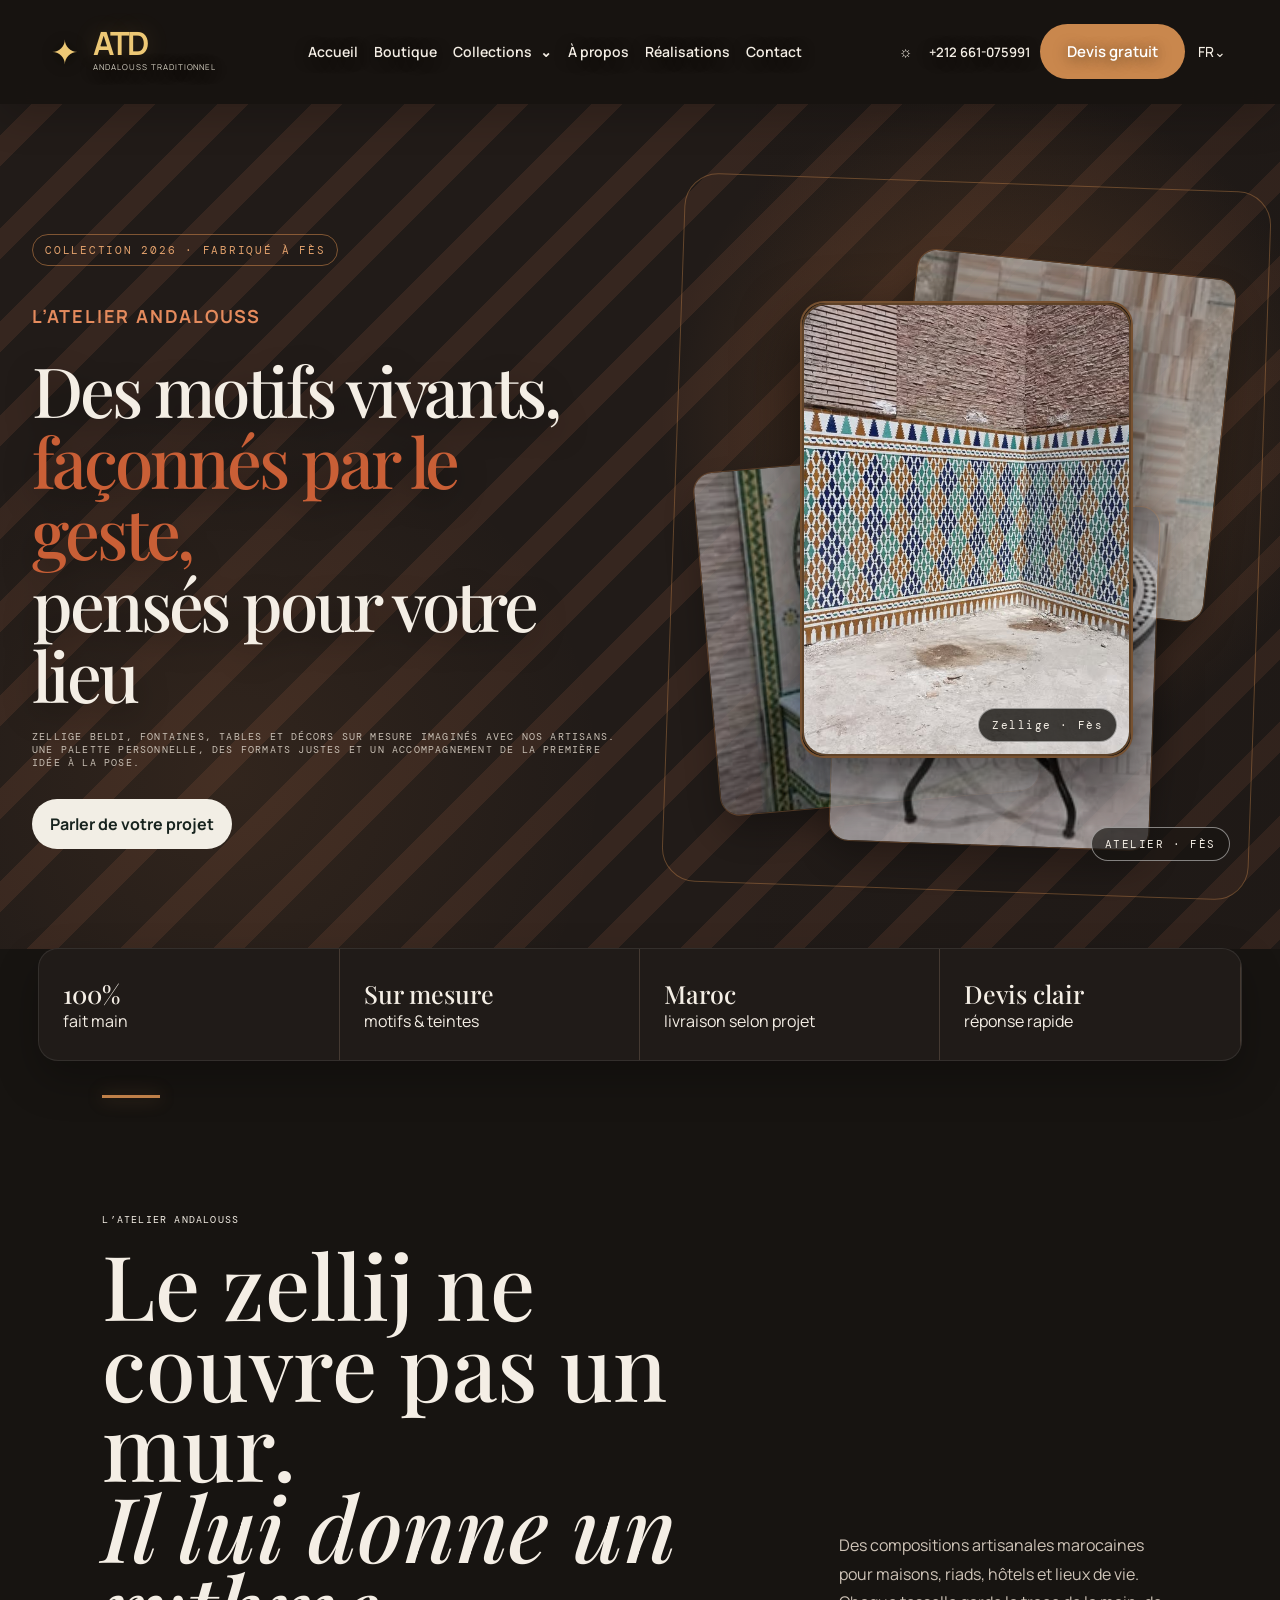
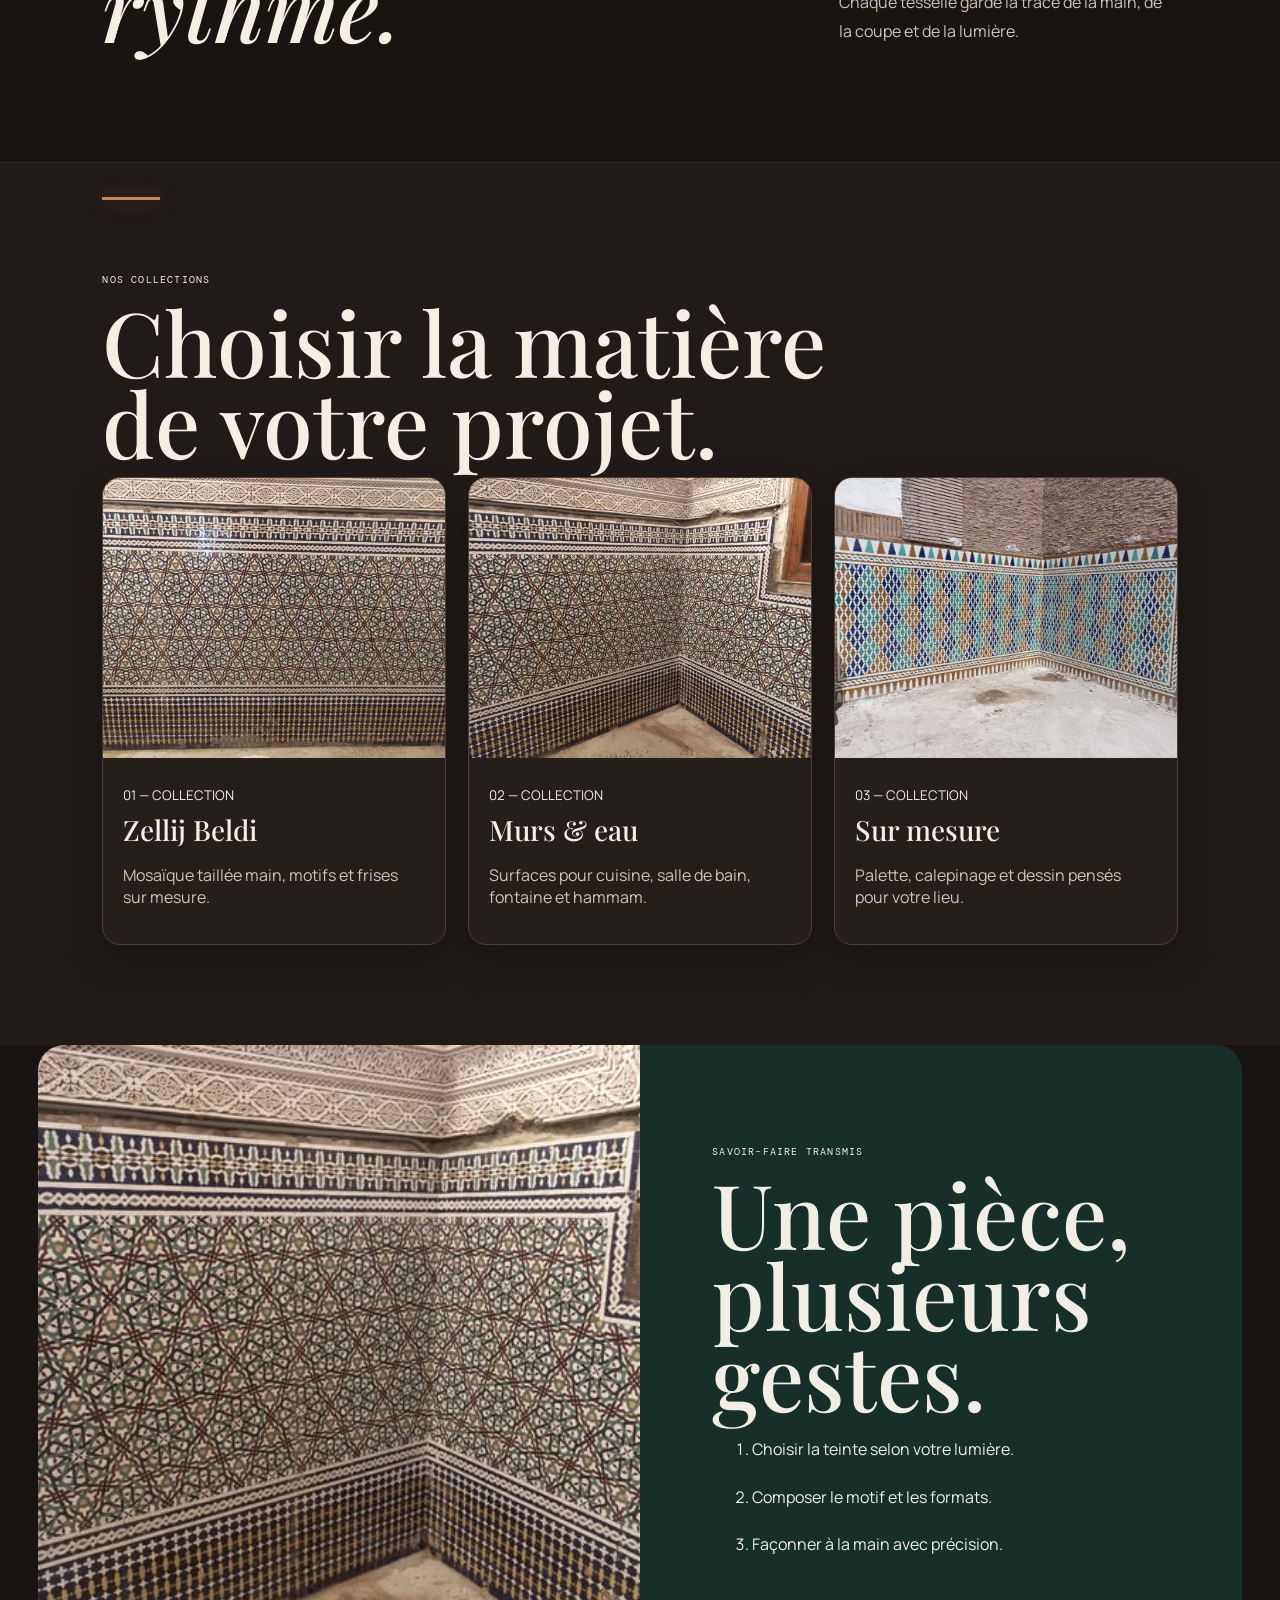
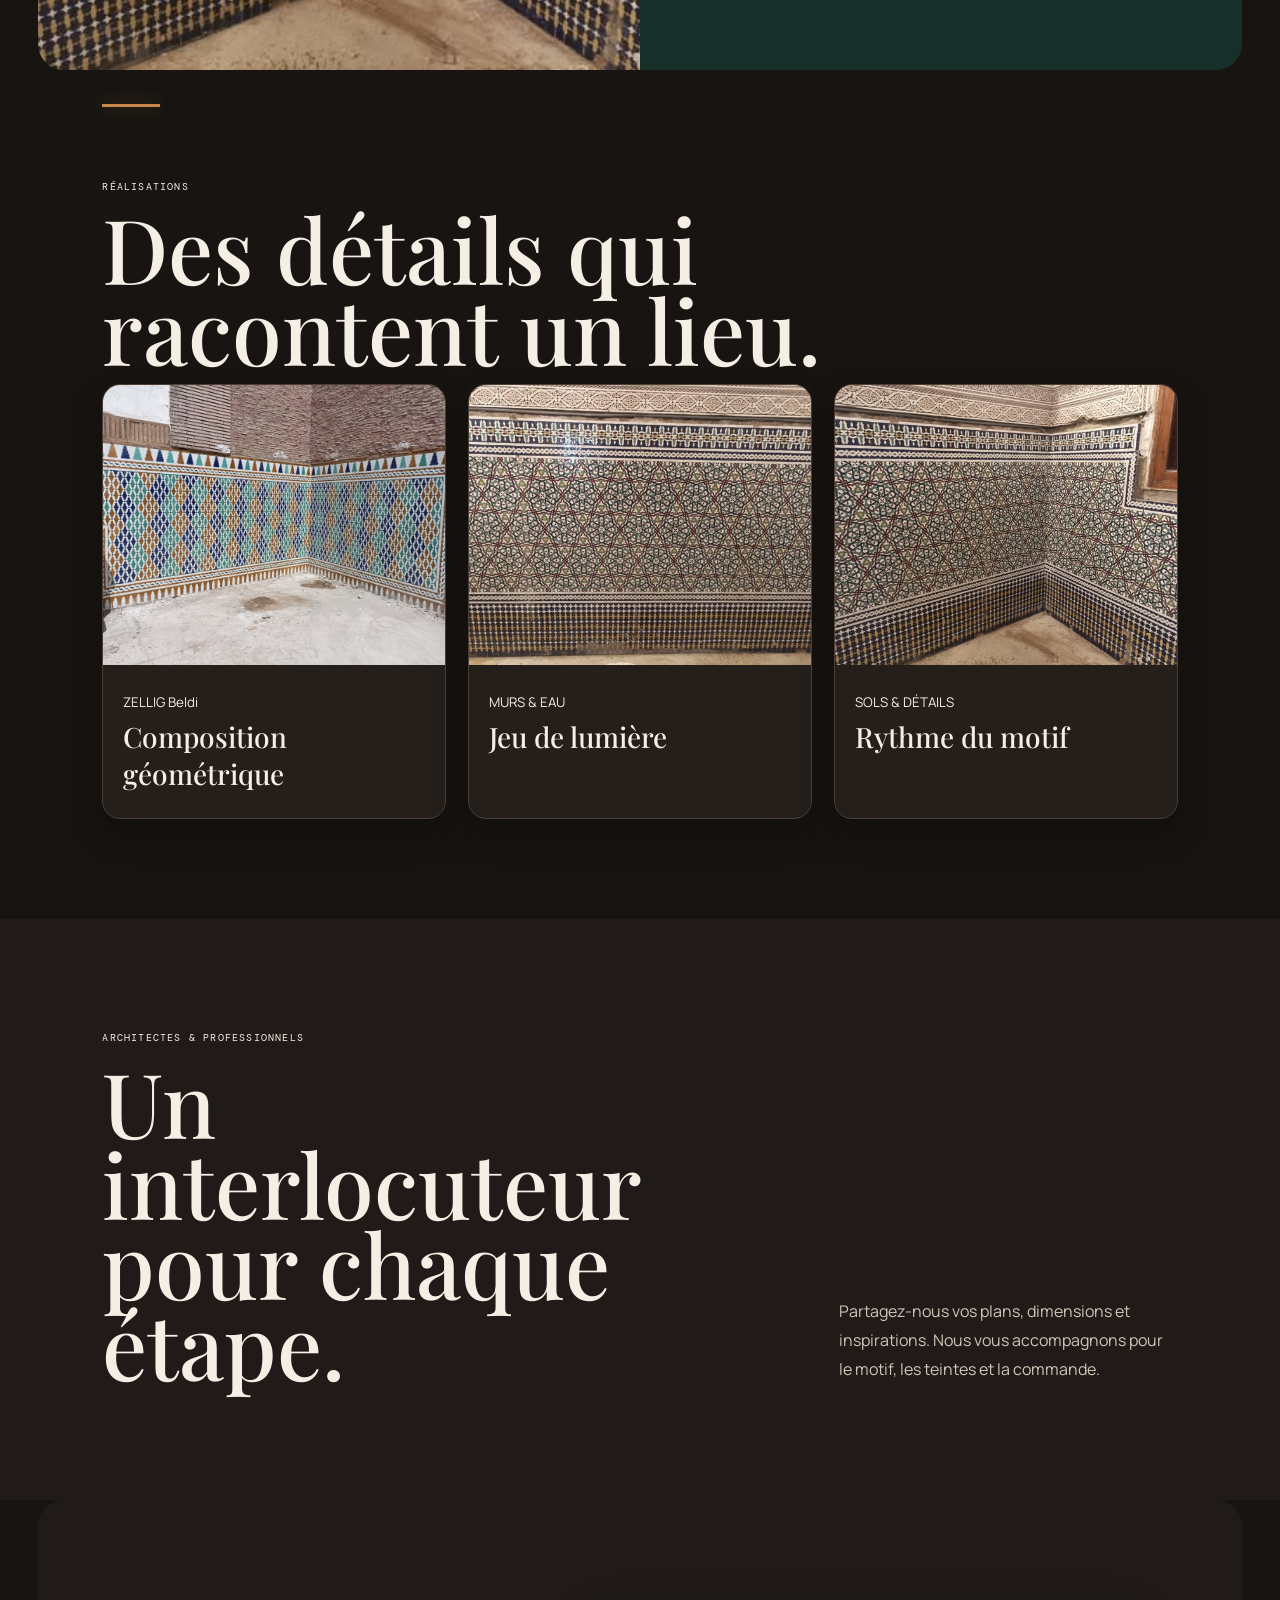
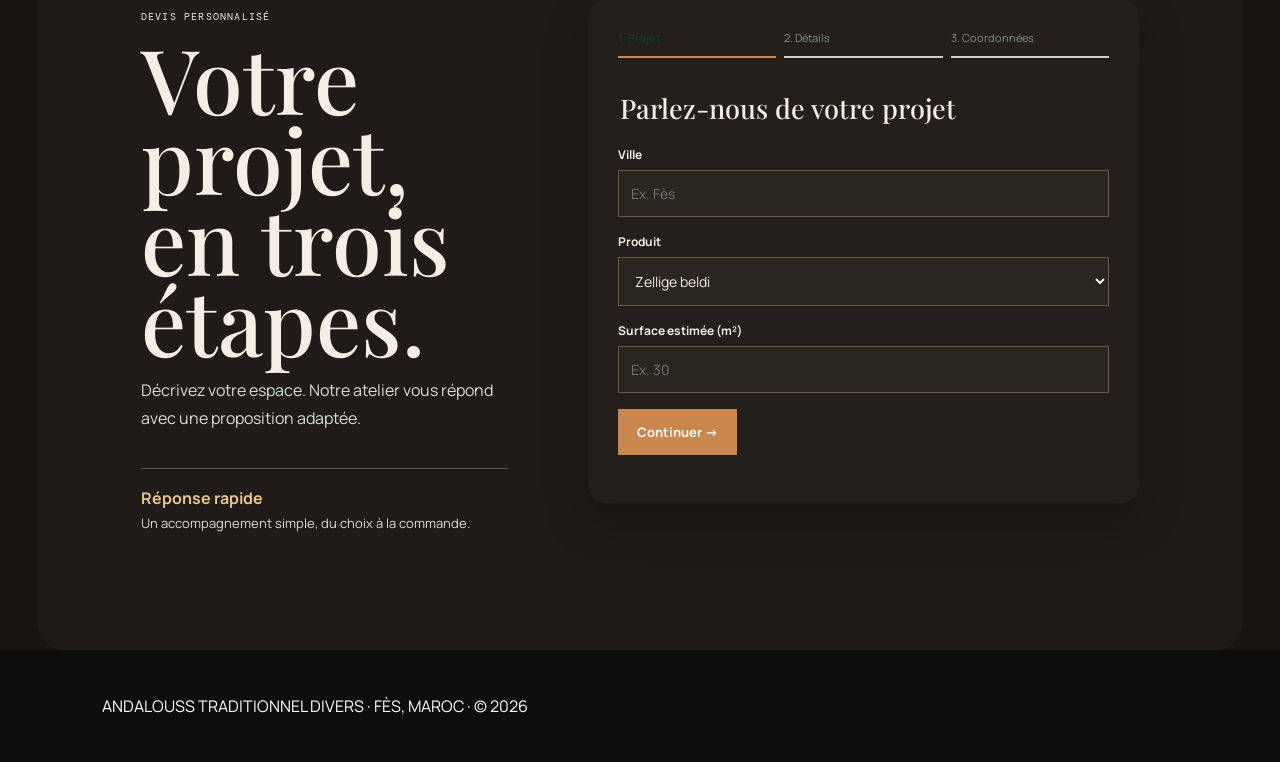
==== commit 1afb6ae9: "Show layered photos with clickable catalog" ====
--- a/index.html
+++ b/index.html
@@ -21,4 +21,6 @@
 <style id="mobile-menu-theme-contrast">.light .atd-nav.mobile-open a{color:#f4eee5!important}</style>
 <style id="atd-photo-catalog">.atd-photo-catalog{height:100%;display:grid;grid-template-columns:minmax(0,1fr) 92px;gap:12px;align-items:stretch}.atd-photo-main{position:relative;min-height:500px;border-radius:24px;overflow:hidden;background:#171411;border:1px solid #c9874d66;box-shadow:0 24px 60px #0008}.atd-photo-main img{width:100%;height:100%;object-fit:cover;display:block;transition:opacity .25s ease}.atd-photo-main figcaption{position:absolute;right:16px;bottom:16px;padding:9px 13px;border:1px solid #fff7;border-radius:999px;background:#171411cc;color:#f4eee5;font:11px 'DM Mono',monospace;letter-spacing:.14em}.atd-photo-thumbs{display:grid;grid-template-rows:repeat(6,1fr);gap:10px}.atd-photo-thumbs button{padding:0;border:1px solid #ffffff33;border-radius:12px;overflow:hidden;background:#171411;cursor:pointer;opacity:.58;transition:.25s}.atd-photo-thumbs button:hover,.atd-photo-thumbs button.active{opacity:1;border-color:#c9874d;transform:translateX(-3px)}.atd-photo-thumbs img{width:100%;height:100%;object-fit:cover;display:block}@media(max-width:900px){.atd-photo-catalog{min-height:360px;grid-template-columns:1fr}.atd-photo-main{min-height:360px}.atd-photo-thumbs{grid-template-columns:repeat(6,1fr);grid-template-rows:1fr;height:68px}.atd-photo-thumbs button:hover,.atd-photo-thumbs button.active{transform:translateY(-3px)}}@media(max-width:520px){.atd-photo-catalog{min-height:300px;gap:8px}.atd-photo-main{min-height:300px;border-radius:18px}.atd-photo-main figcaption{right:10px;bottom:10px;font-size:9px;padding:7px 9px}.atd-photo-thumbs{height:54px;gap:6px}.atd-photo-thumbs button{border-radius:8px}}</style>
 <script>(function(){var host=document.querySelector('.dtat-hero-visual');if(!host)return;var items=[['/images/zellige-mural.jpg','ZELLIGE · FÈS'],['/images/mosaique-pierre.jpg','MOTIFS · ATELIER'],['/images/se9aya-zellige.webp','FONTAINE · SUR MESURE'],['/images/table-zellige.webp','TABLE · ZELLIGE'],['/images/interieur-mosaique.jpg','DÉCOR · ARTISANAL'],['/zellij-detail-one.jpg','PLATEAU · MOSAÏQUE']];host.innerHTML='<div class="atd-photo-catalog"><figure class="atd-photo-main"><img src="'+items[0][0]+'" alt="'+items[0][1]+'"><figcaption>'+items[0][1]+'</figcaption></figure><div class="atd-photo-thumbs" role="tablist">'+items.map(function(x,i){return '<button type="button" class="'+(i===0?'active':'')+'" aria-label="Voir '+x[1]+'" data-index="'+i+'"><img src="'+x[0]+'" alt=""></button>'}).join('')+'</div></div>';var main=host.querySelector('.atd-photo-main img'),cap=host.querySelector('figcaption'),buttons=host.querySelectorAll('.atd-photo-thumbs button'),current=0;function show(i){current=i;main.style.opacity='0';setTimeout(function(){main.src=items[i][0];main.alt=items[i][1];cap.textContent=items[i][1];main.style.opacity='1'},120);buttons.forEach(function(b,n){b.classList.toggle('active',n===i)})}buttons.forEach(function(b){b.addEventListener('click',function(){show(Number(b.dataset.index));reset()})});var timer=setInterval(function(){show((current+1)%items.length)},4200);function reset(){clearInterval(timer);timer=setInterval(function(){show((current+1)%items.length)},4200)}})()</script>
+<style id="atd-photo-stack">.atd-photo-stack{position:relative;height:100%;min-height:500px;isolation:isolate}.atd-photo-stack .back{position:absolute;width:68%;height:58%;object-fit:cover;border-radius:20px;border:1px solid #c9874d66;box-shadow:0 18px 35px #0005;opacity:.72;z-index:-1;transition:transform .35s}.atd-photo-stack .back.one{right:-4%;top:4%;transform:rotate(6deg)}.atd-photo-stack .back.two{left:-5%;bottom:5%;transform:rotate(-5deg)}.atd-photo-stack .back.three{right:10%;bottom:-2%;transform:rotate(2deg)}.atd-photo-front{position:relative;width:84%;height:88%;margin:6% auto 0;padding:0;border:2px solid #c9874d88;border-radius:24px;overflow:hidden;background:#171411;box-shadow:0 24px 60px #0009;cursor:pointer;display:block}.atd-photo-front img{width:100%;height:100%;object-fit:cover;display:block;transition:transform .5s}.atd-photo-front:hover img{transform:scale(1.03)}.atd-photo-front figcaption{position:absolute;right:14px;bottom:14px;padding:9px 13px;border:1px solid #fff7;border-radius:999px;background:#171411cc;color:#f4eee5;font:11px 'DM Mono',monospace;letter-spacing:.14em}.atd-photo-lightbox{position:fixed;inset:0;background:#171411ee;z-index:9999;display:none;padding:5vh 5vw;overflow:auto}.atd-photo-lightbox.open{display:block}.atd-photo-lightbox .close{position:fixed;right:24px;top:18px;width:42px;height:42px;border:1px solid #fff8;border-radius:50%;background:#c9874d;color:#fff;font-size:24px;cursor:pointer}.atd-photo-grid{display:grid;grid-template-columns:repeat(3,1fr);gap:18px;max-width:1200px;margin:20px auto}.atd-photo-grid button{border:0;padding:0;background:transparent;cursor:pointer}.atd-photo-grid img{width:100%;height:260px;object-fit:cover;border-radius:14px;border:1px solid #ffffff33}.atd-photo-lightbox h2{text-align:center;color:#f4eee5;font:500 34px 'Playfair Display',serif;margin:10px 0 22px}@media(max-width:900px){.atd-photo-stack{min-height:390px}.atd-photo-front{height:82%;width:84%;margin-top:8%}.atd-photo-grid{grid-template-columns:repeat(2,1fr);gap:10px}.atd-photo-grid img{height:170px}}@media(max-width:520px){.atd-photo-stack{min-height:320px}.atd-photo-front{border-radius:18px}.atd-photo-grid img{height:135px}.atd-photo-lightbox{padding:4vh 14px}.atd-photo-lightbox h2{font-size:25px}}</style>
+<script>(function(){var host=document.querySelector('.dtat-hero-visual');if(!host)return;var items=[['/images/zellige-mural.jpg','Zellige · Fès'],['/images/mosaique-pierre.jpg','Motifs · Atelier'],['/images/se9aya-zellige.webp','Fontaine · Sur mesure'],['/images/table-zellige.webp','Table · Zellige'],['/images/interieur-mosaique.jpg','Décor · Artisanal'],['/zellij-detail-one.jpg','Plateau · Mosaïque']];host.innerHTML='<div class="atd-photo-stack"><img class="back one" src="'+items[1][0]+'" alt=""><img class="back two" src="'+items[2][0]+'" alt=""><img class="back three" src="'+items[3][0]+'" alt=""><button class="atd-photo-front" type="button" aria-label="Ouvrir le catalogue photo"><img src="'+items[0][0]+'" alt="'+items[0][1]+'"><figcaption>'+items[0][1]+'</figcaption></button></div><div class="atd-photo-lightbox" role="dialog" aria-label="Catalogue photo"><button class="close" type="button" aria-label="Fermer">×</button><h2>Catalogue de nos réalisations</h2><div class="atd-photo-grid">'+items.map(function(x){return '<button type="button"><img src="'+x[0]+'" alt="'+x[1]+'"></button>'}).join('')+'</div></div>';var box=host.querySelector('.atd-photo-lightbox');host.querySelector('.atd-photo-front').onclick=function(){box.classList.add('open');document.body.style.overflow='hidden'};host.querySelector('.close').onclick=function(){box.classList.remove('open');document.body.style.overflow=''};box.addEventListener('click',function(e){if(e.target===box){box.classList.remove('open');document.body.style.overflow=''}})})()</script>
 
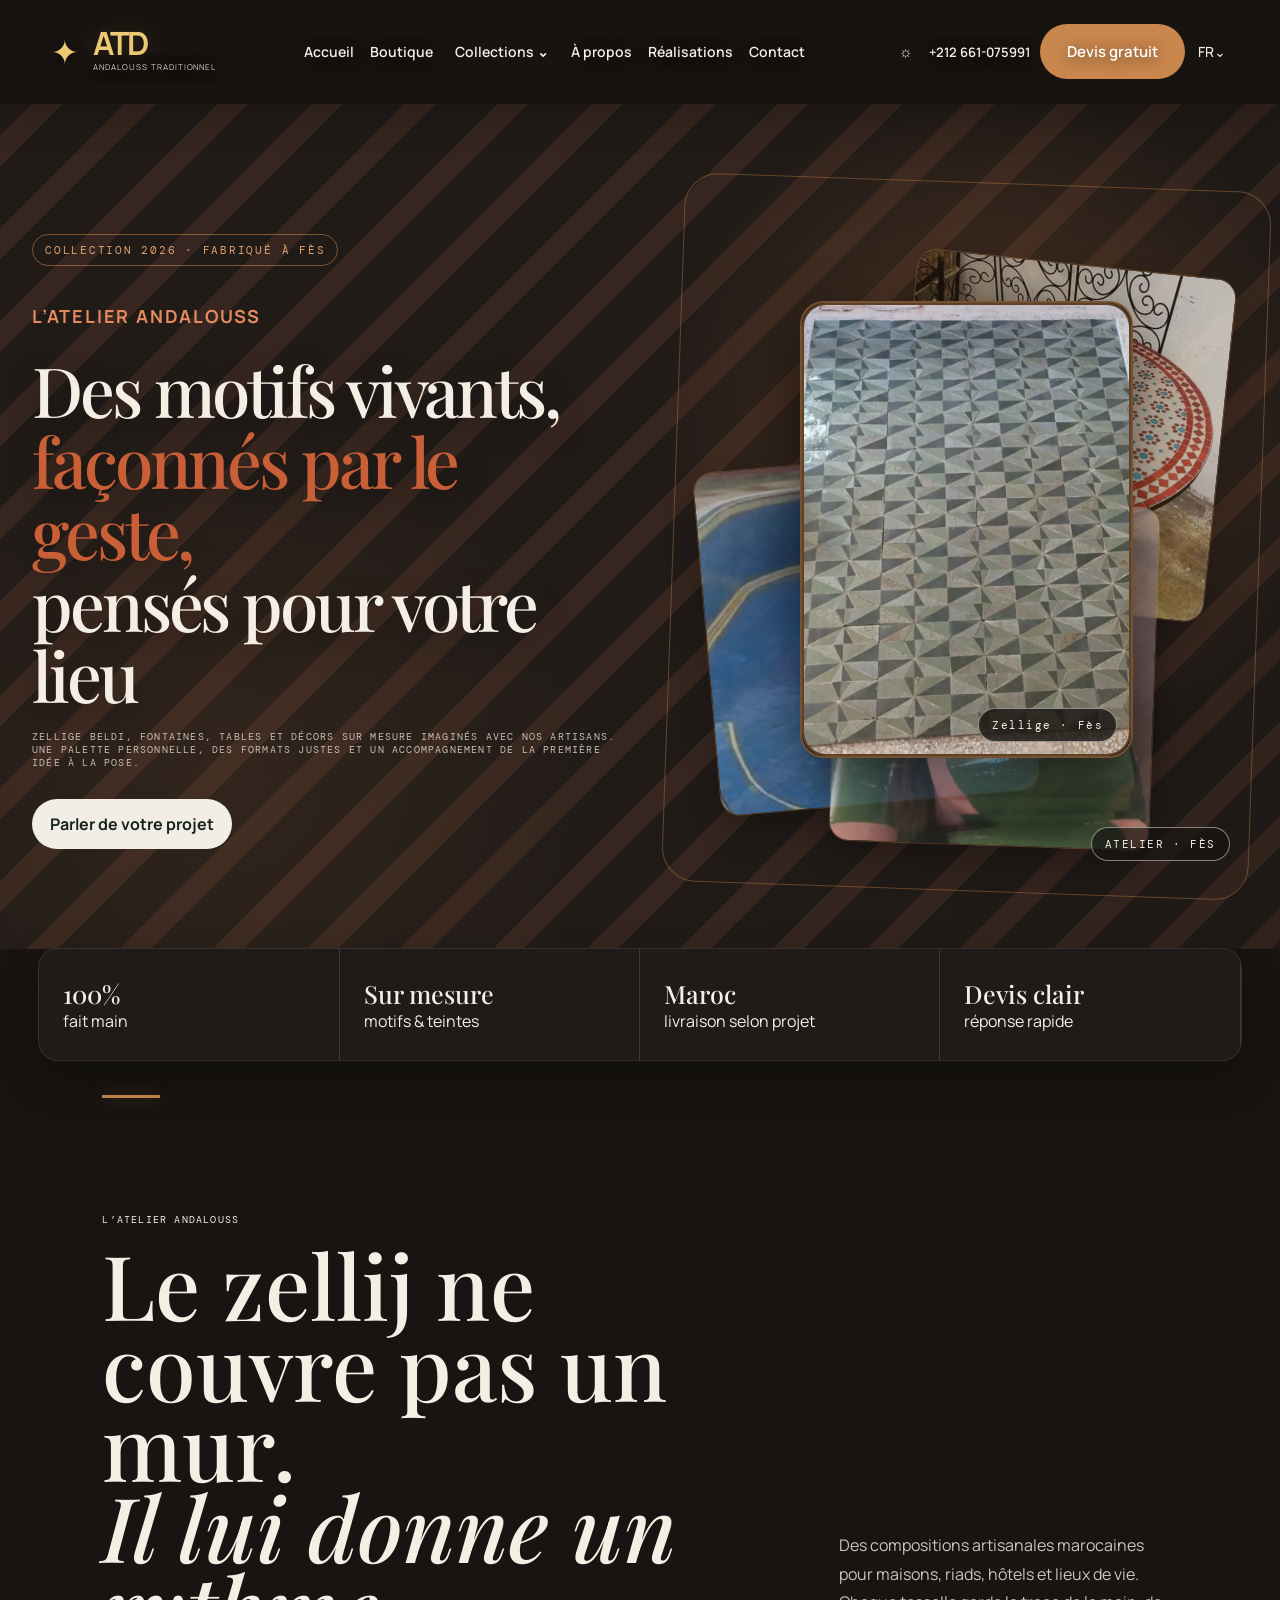
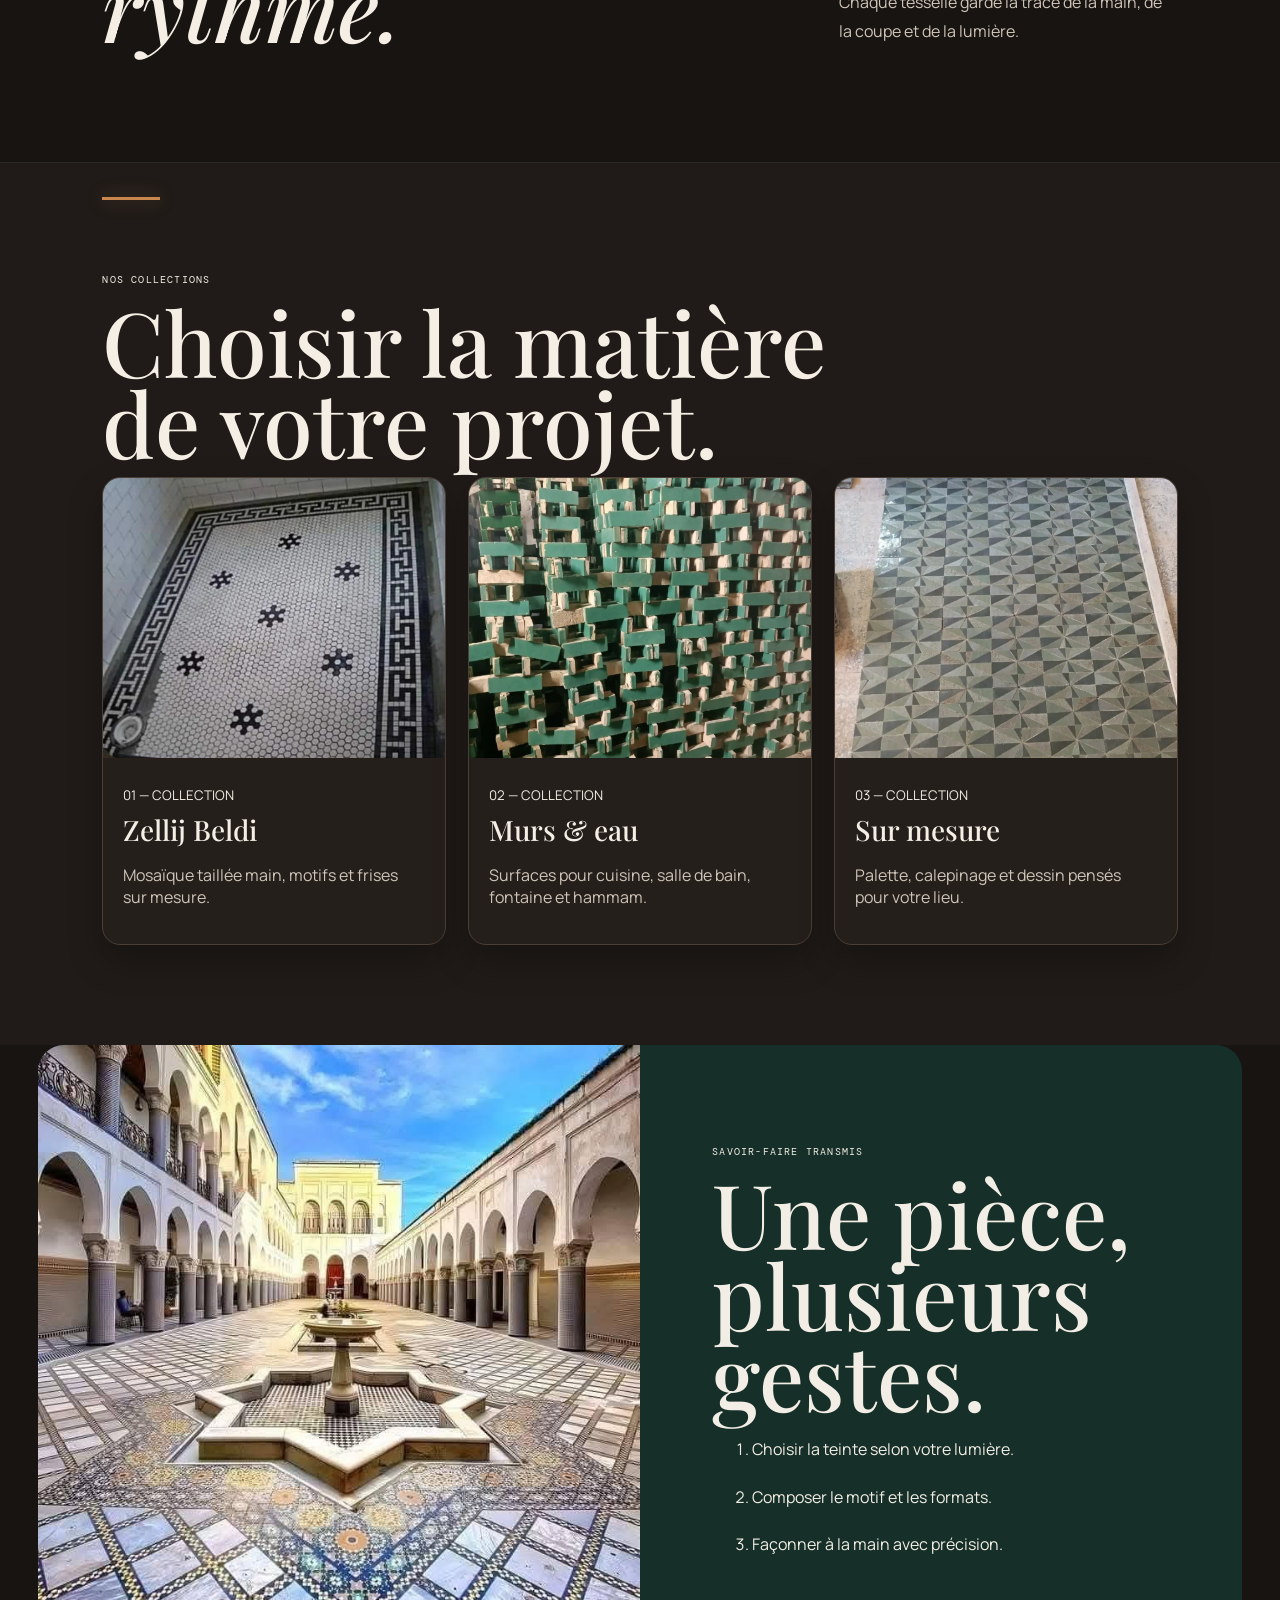
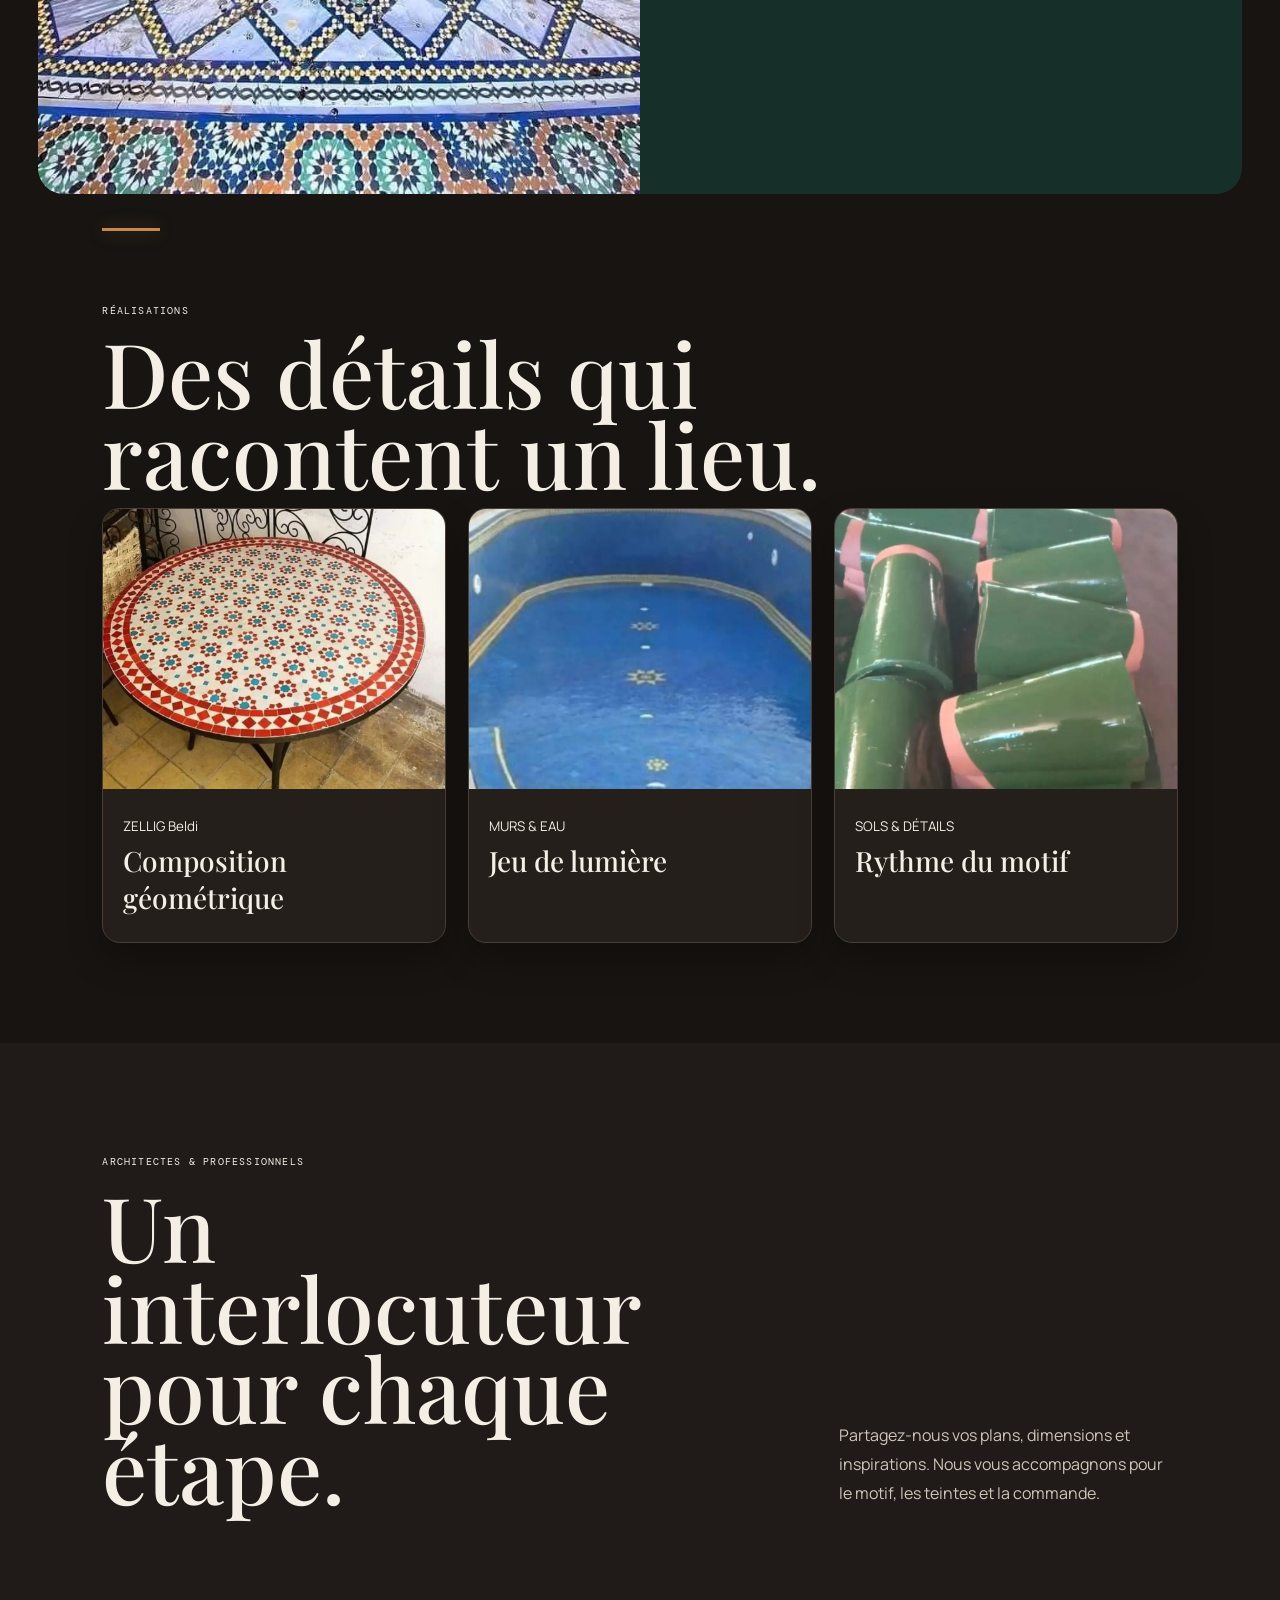
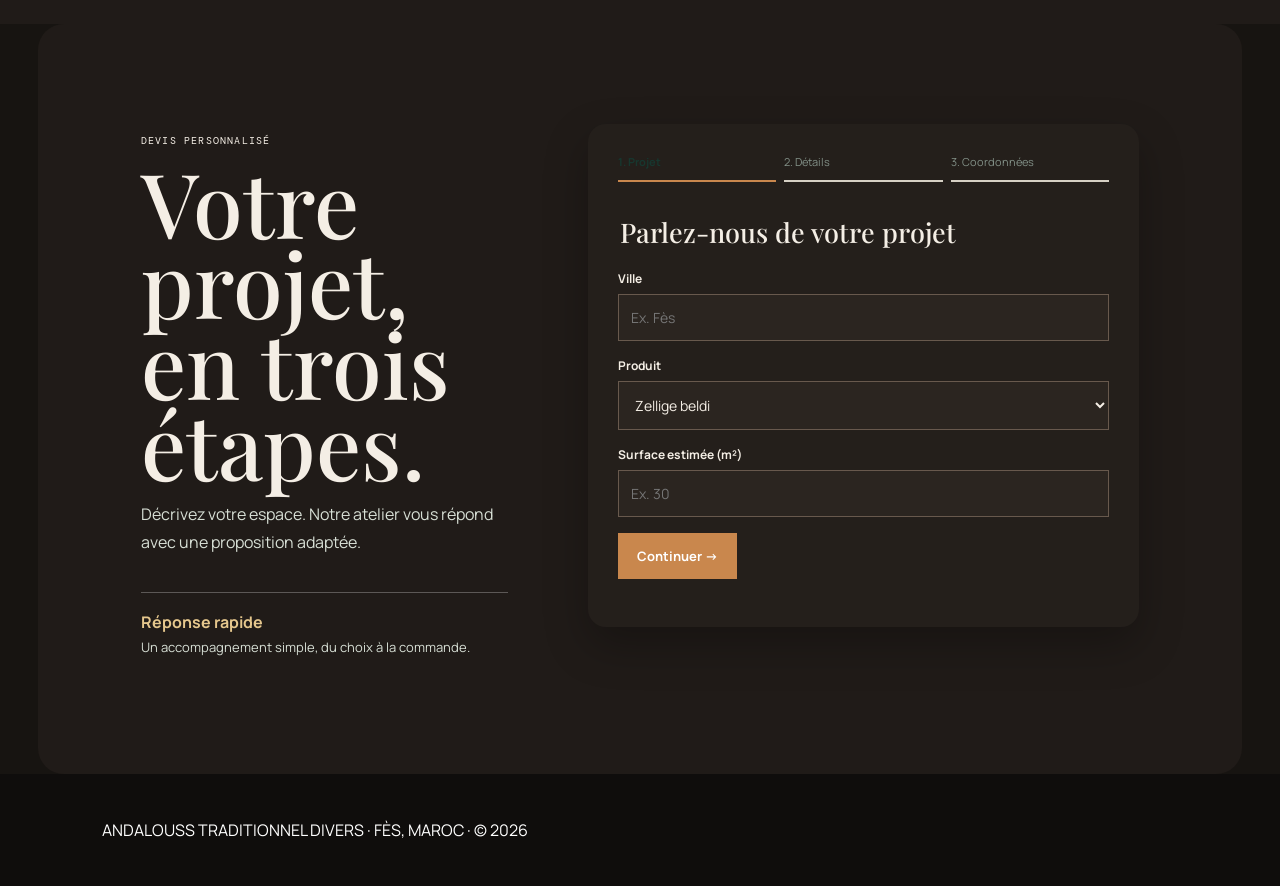
==== commit b030decb: "Update homepage collection photos" ====
--- a/index.html
+++ b/index.html
@@ -23,4 +23,8 @@
 <script>(function(){var host=document.querySelector('.dtat-hero-visual');if(!host)return;var items=[['/images/zellige-mural.jpg','ZELLIGE · FÈS'],['/images/mosaique-pierre.jpg','MOTIFS · ATELIER'],['/images/se9aya-zellige.webp','FONTAINE · SUR MESURE'],['/images/table-zellige.webp','TABLE · ZELLIGE'],['/images/interieur-mosaique.jpg','DÉCOR · ARTISANAL'],['/zellij-detail-one.jpg','PLATEAU · MOSAÏQUE']];host.innerHTML='<div class="atd-photo-catalog"><figure class="atd-photo-main"><img src="'+items[0][0]+'" alt="'+items[0][1]+'"><figcaption>'+items[0][1]+'</figcaption></figure><div class="atd-photo-thumbs" role="tablist">'+items.map(function(x,i){return '<button type="button" class="'+(i===0?'active':'')+'" aria-label="Voir '+x[1]+'" data-index="'+i+'"><img src="'+x[0]+'" alt=""></button>'}).join('')+'</div></div>';var main=host.querySelector('.atd-photo-main img'),cap=host.querySelector('figcaption'),buttons=host.querySelectorAll('.atd-photo-thumbs button'),current=0;function show(i){current=i;main.style.opacity='0';setTimeout(function(){main.src=items[i][0];main.alt=items[i][1];cap.textContent=items[i][1];main.style.opacity='1'},120);buttons.forEach(function(b,n){b.classList.toggle('active',n===i)})}buttons.forEach(function(b){b.addEventListener('click',function(){show(Number(b.dataset.index));reset()})});var timer=setInterval(function(){show((current+1)%items.length)},4200);function reset(){clearInterval(timer);timer=setInterval(function(){show((current+1)%items.length)},4200)}})()</script>
 <style id="atd-photo-stack">.atd-photo-stack{position:relative;height:100%;min-height:500px;isolation:isolate}.atd-photo-stack .back{position:absolute;width:68%;height:58%;object-fit:cover;border-radius:20px;border:1px solid #c9874d66;box-shadow:0 18px 35px #0005;opacity:.72;z-index:-1;transition:transform .35s}.atd-photo-stack .back.one{right:-4%;top:4%;transform:rotate(6deg)}.atd-photo-stack .back.two{left:-5%;bottom:5%;transform:rotate(-5deg)}.atd-photo-stack .back.three{right:10%;bottom:-2%;transform:rotate(2deg)}.atd-photo-front{position:relative;width:84%;height:88%;margin:6% auto 0;padding:0;border:2px solid #c9874d88;border-radius:24px;overflow:hidden;background:#171411;box-shadow:0 24px 60px #0009;cursor:pointer;display:block}.atd-photo-front img{width:100%;height:100%;object-fit:cover;display:block;transition:transform .5s}.atd-photo-front:hover img{transform:scale(1.03)}.atd-photo-front figcaption{position:absolute;right:14px;bottom:14px;padding:9px 13px;border:1px solid #fff7;border-radius:999px;background:#171411cc;color:#f4eee5;font:11px 'DM Mono',monospace;letter-spacing:.14em}.atd-photo-lightbox{position:fixed;inset:0;background:#171411ee;z-index:9999;display:none;padding:5vh 5vw;overflow:auto}.atd-photo-lightbox.open{display:block}.atd-photo-lightbox .close{position:fixed;right:24px;top:18px;width:42px;height:42px;border:1px solid #fff8;border-radius:50%;background:#c9874d;color:#fff;font-size:24px;cursor:pointer}.atd-photo-grid{display:grid;grid-template-columns:repeat(3,1fr);gap:18px;max-width:1200px;margin:20px auto}.atd-photo-grid button{border:0;padding:0;background:transparent;cursor:pointer}.atd-photo-grid img{width:100%;height:260px;object-fit:cover;border-radius:14px;border:1px solid #ffffff33}.atd-photo-lightbox h2{text-align:center;color:#f4eee5;font:500 34px 'Playfair Display',serif;margin:10px 0 22px}@media(max-width:900px){.atd-photo-stack{min-height:390px}.atd-photo-front{height:82%;width:84%;margin-top:8%}.atd-photo-grid{grid-template-columns:repeat(2,1fr);gap:10px}.atd-photo-grid img{height:170px}}@media(max-width:520px){.atd-photo-stack{min-height:320px}.atd-photo-front{border-radius:18px}.atd-photo-grid img{height:135px}.atd-photo-lightbox{padding:4vh 14px}.atd-photo-lightbox h2{font-size:25px}}</style>
 <script>(function(){var host=document.querySelector('.dtat-hero-visual');if(!host)return;var items=[['/images/zellige-mural.jpg','Zellige · Fès'],['/images/mosaique-pierre.jpg','Motifs · Atelier'],['/images/se9aya-zellige.webp','Fontaine · Sur mesure'],['/images/table-zellige.webp','Table · Zellige'],['/images/interieur-mosaique.jpg','Décor · Artisanal'],['/zellij-detail-one.jpg','Plateau · Mosaïque']];host.innerHTML='<div class="atd-photo-stack"><img class="back one" src="'+items[1][0]+'" alt=""><img class="back two" src="'+items[2][0]+'" alt=""><img class="back three" src="'+items[3][0]+'" alt=""><button class="atd-photo-front" type="button" aria-label="Ouvrir le catalogue photo"><img src="'+items[0][0]+'" alt="'+items[0][1]+'"><figcaption>'+items[0][1]+'</figcaption></button></div><div class="atd-photo-lightbox" role="dialog" aria-label="Catalogue photo"><button class="close" type="button" aria-label="Fermer">×</button><h2>Catalogue de nos réalisations</h2><div class="atd-photo-grid">'+items.map(function(x){return '<button type="button"><img src="'+x[0]+'" alt="'+x[1]+'"></button>'}).join('')+'</div></div>';var box=host.querySelector('.atd-photo-lightbox');host.querySelector('.atd-photo-front').onclick=function(){box.classList.add('open');document.body.style.overflow='hidden'};host.querySelector('.close').onclick=function(){box.classList.remove('open');document.body.style.overflow=''};box.addEventListener('click',function(e){if(e.target===box){box.classList.remove('open');document.body.style.overflow=''}})})()</script>
+<style id="atd-photo-horizontal">.atd-photo-grid{display:flex!important;flex-wrap:nowrap!important;overflow-x:auto!important;overflow-y:hidden!important;justify-content:flex-start!important;gap:20px!important;padding:8px 4px 22px!important;scroll-snap-type:x proximity}.atd-photo-grid button{flex:0 0 min(31vw,360px)!important;scroll-snap-align:start}.atd-photo-grid img{height:300px!important}.atd-photo-grid::-webkit-scrollbar{height:9px}.atd-photo-grid::-webkit-scrollbar-thumb{background:#c9874d;border-radius:999px}.atd-photo-grid::-webkit-scrollbar-track{background:#ffffff22;border-radius:999px}@media(max-width:700px){.atd-photo-grid{gap:12px!important}.atd-photo-grid button{flex-basis:78vw!important}.atd-photo-grid img{height:230px!important}}</style>
+<style id="atd-photo-fullscreen">.atd-photo-lightbox{padding:0!important;width:100vw!important;height:100vh!important}.atd-photo-lightbox h2{padding-top:28px;margin:0 0 24px!important}.atd-photo-grid{width:100vw!important;max-width:none!important;margin:0!important;padding:8px 24px 28px!important}.atd-photo-grid button{flex-basis:32vw!important}.atd-photo-grid img{height:calc(100vh - 150px)!important;max-height:620px!important}.atd-photo-lightbox .close{right:24px;top:18px;z-index:2}@media(max-width:700px){.atd-photo-lightbox h2{padding:22px 60px 0 18px;text-align:left;font-size:24px!important}.atd-photo-grid{padding:8px 18px 24px!important}.atd-photo-grid button{flex-basis:86vw!important}.atd-photo-grid img{height:calc(100vh - 130px)!important;max-height:none!important}}</style>
+<script>(function(){function linkPhotos(){var host=document.querySelector('.dtat-hero-visual');if(!host)return;var go=function(){location.href='/boutique'};var front=host.querySelector('.atd-photo-front');if(front)front.onclick=go;host.querySelectorAll('.atd-photo-grid button,.atd-photo-stack .back').forEach(function(x){x.onclick=go})}setTimeout(linkPhotos,80)})()</script>
 
+<script>(function(){var b='/images/collections/';function u(g,n){return b+encodeURIComponent(g)+'/img-'+String(n).padStart(2,'0')+'.jpeg'}var h=[u('صفائح',1),u('طاولات',1),u('piscine',1),u('قرمود',1),u('خصة',1),u('بجمات',1)],c=[u('الارض',1),u('بجمات',1),u('صفائح',1)],p=[u('طاولات',1),u('piscine',1),u('قرمود',1)];function s(q,x){document.querySelectorAll(q).forEach(function(i){i.src=x})}function r(){s('.cards .card:nth-child(1) img',c[0]);s('.cards .card:nth-child(2) img',c[1]);s('.cards .card:nth-child(3) img',c[2]);s('.craft img',u('خصة',1));s('.projects .project:nth-child(1) img',p[0]);s('.projects .project:nth-child(2) img',p[1]);s('.projects .project:nth-child(3) img',p[2]);var v=document.querySelector('.dtat-hero-visual');if(!v)return;var z=v.querySelectorAll('.atd-photo-stack .back');if(z[0])z[0].src=h[1];if(z[1])z[1].src=h[2];if(z[2])z[2].src=h[3];var f=v.querySelector('.atd-photo-front img');if(f)f.src=h[0];v.querySelectorAll('.atd-photo-grid img').forEach(function(i,n){if(h[n])i.src=h[n]})}r();setInterval(r,700)})();</script>
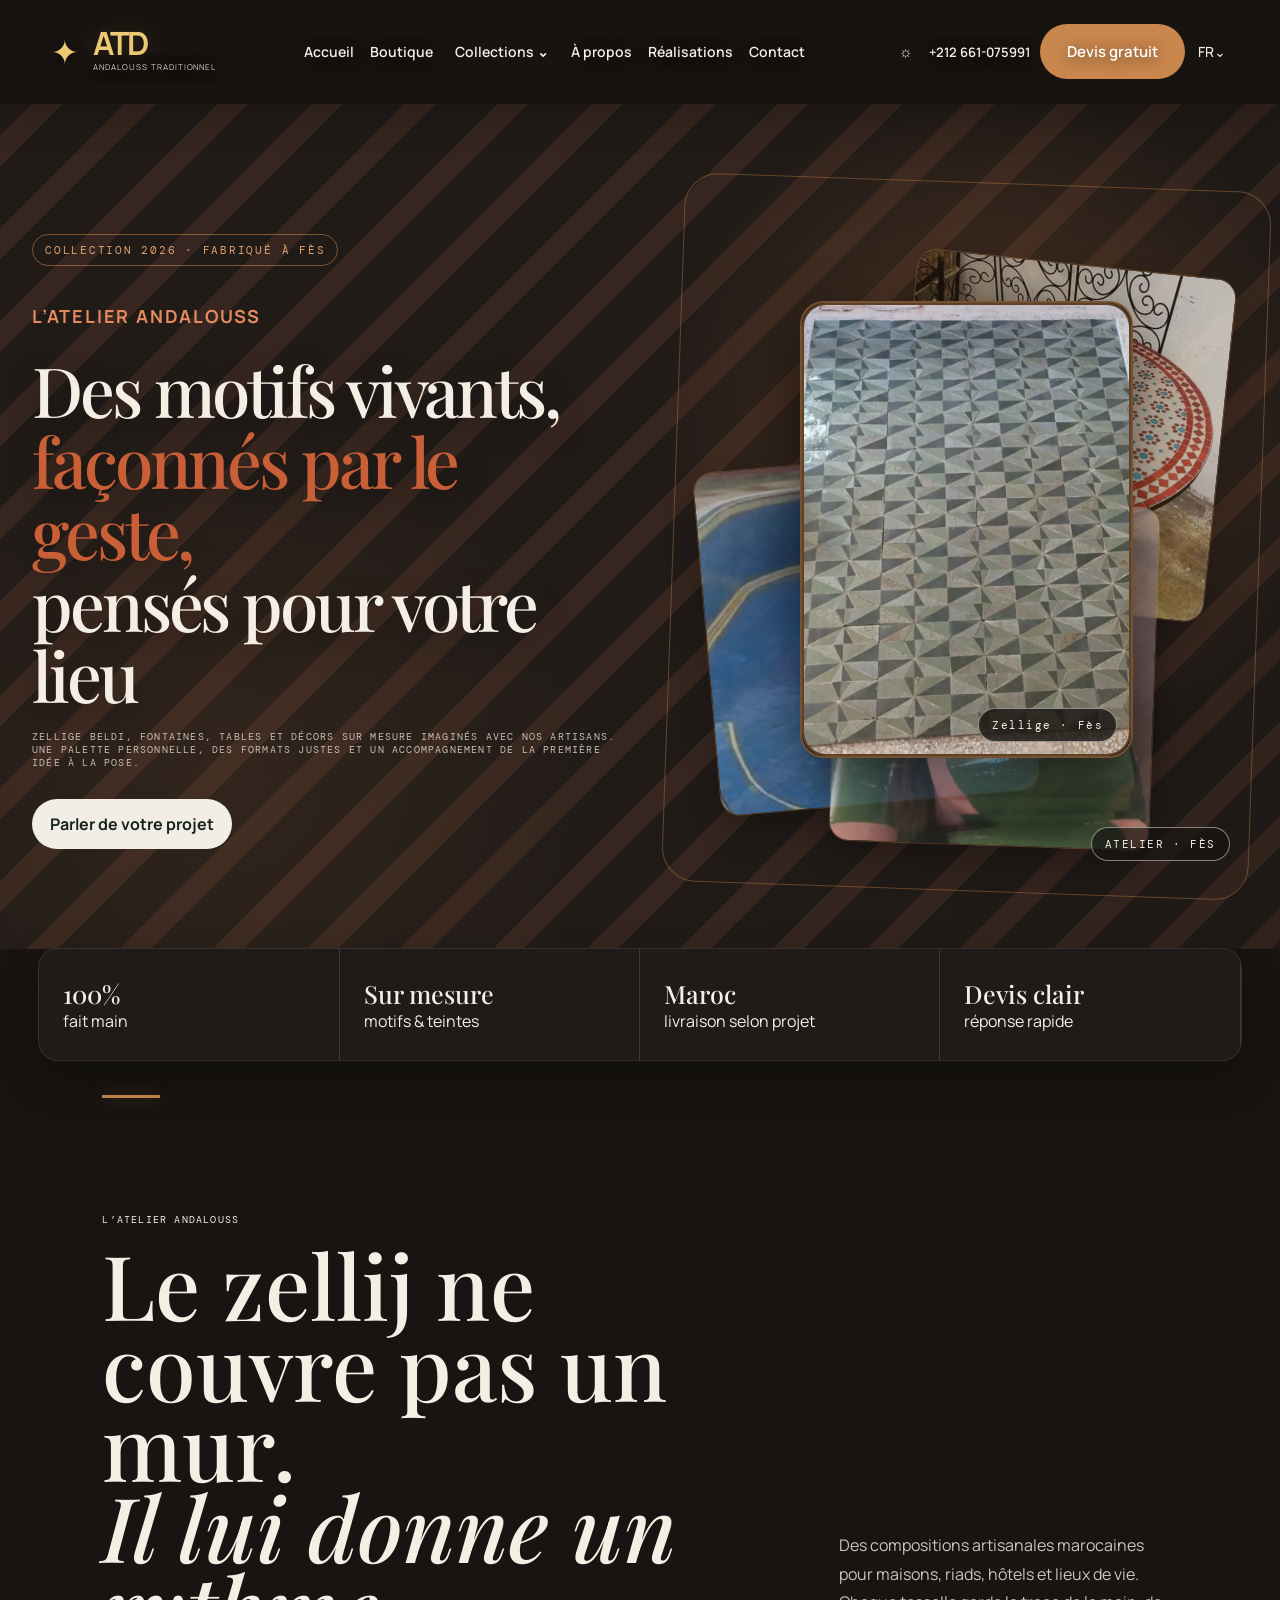
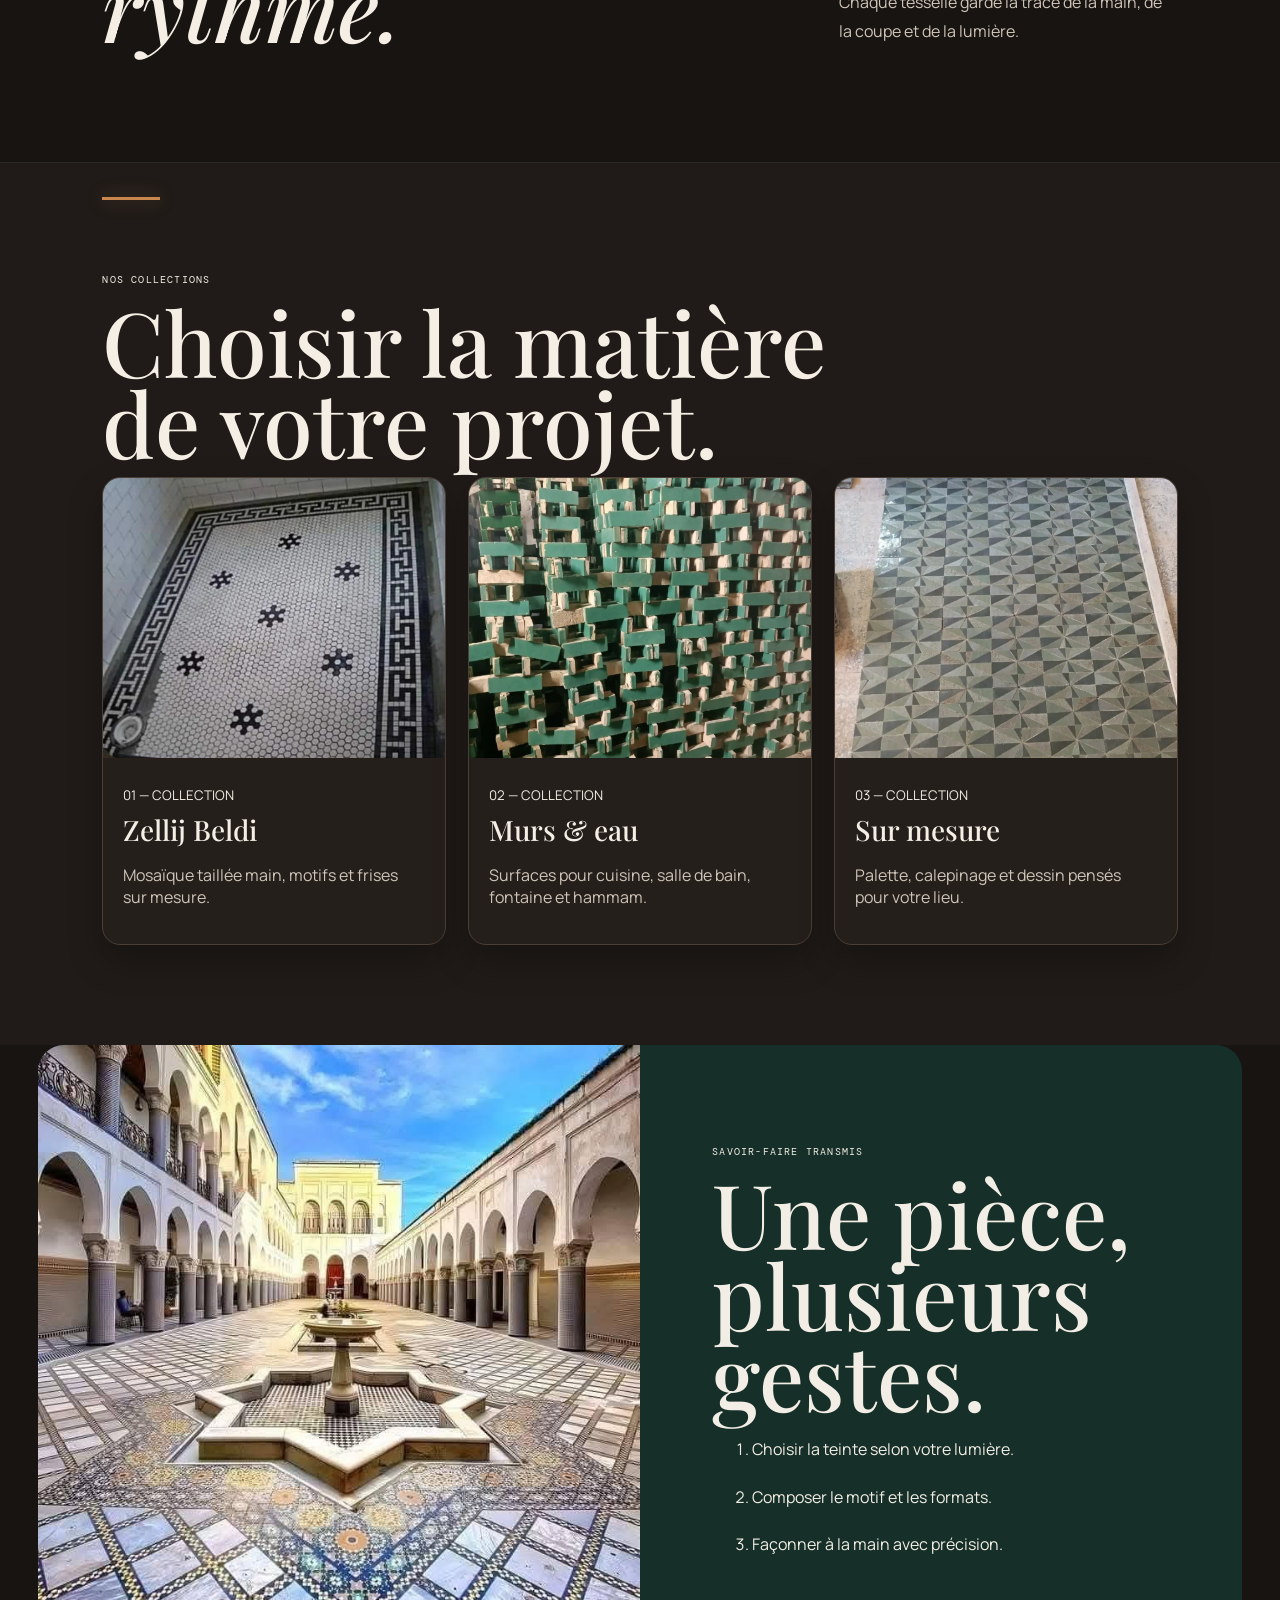
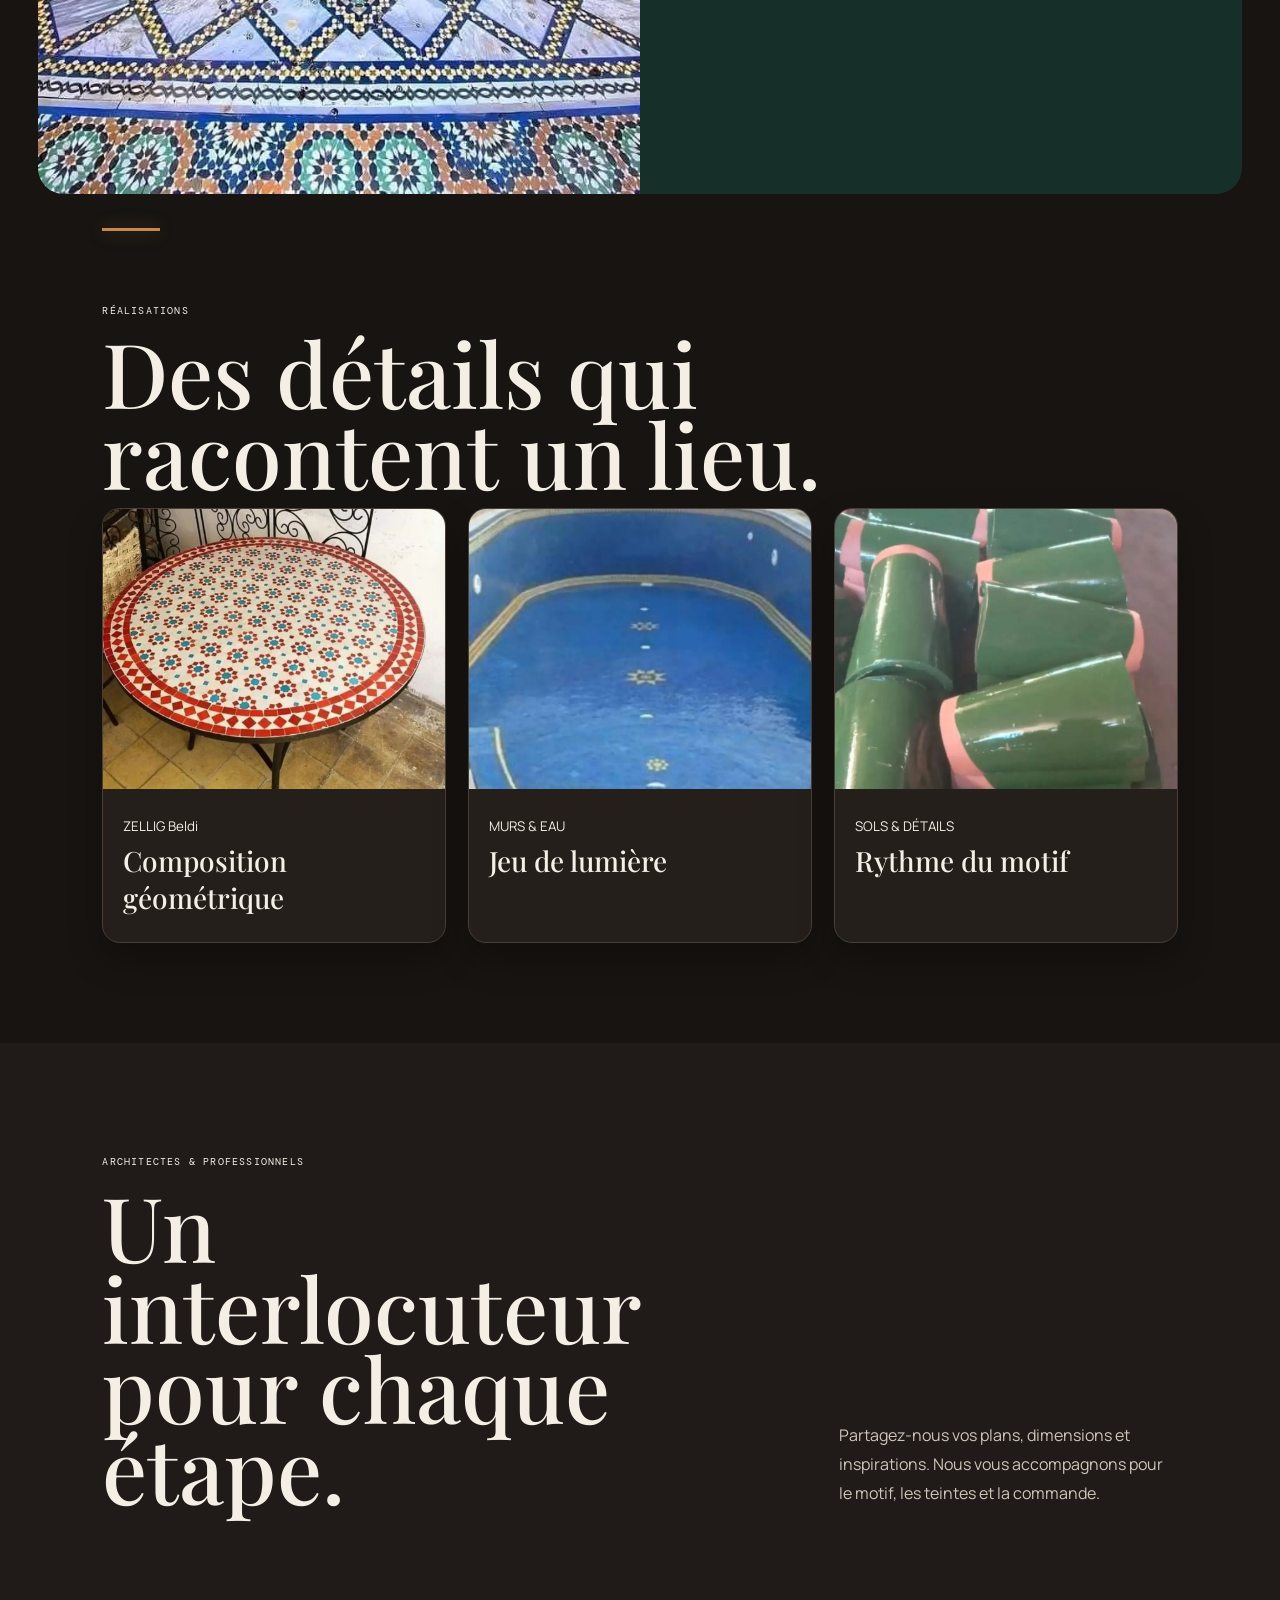
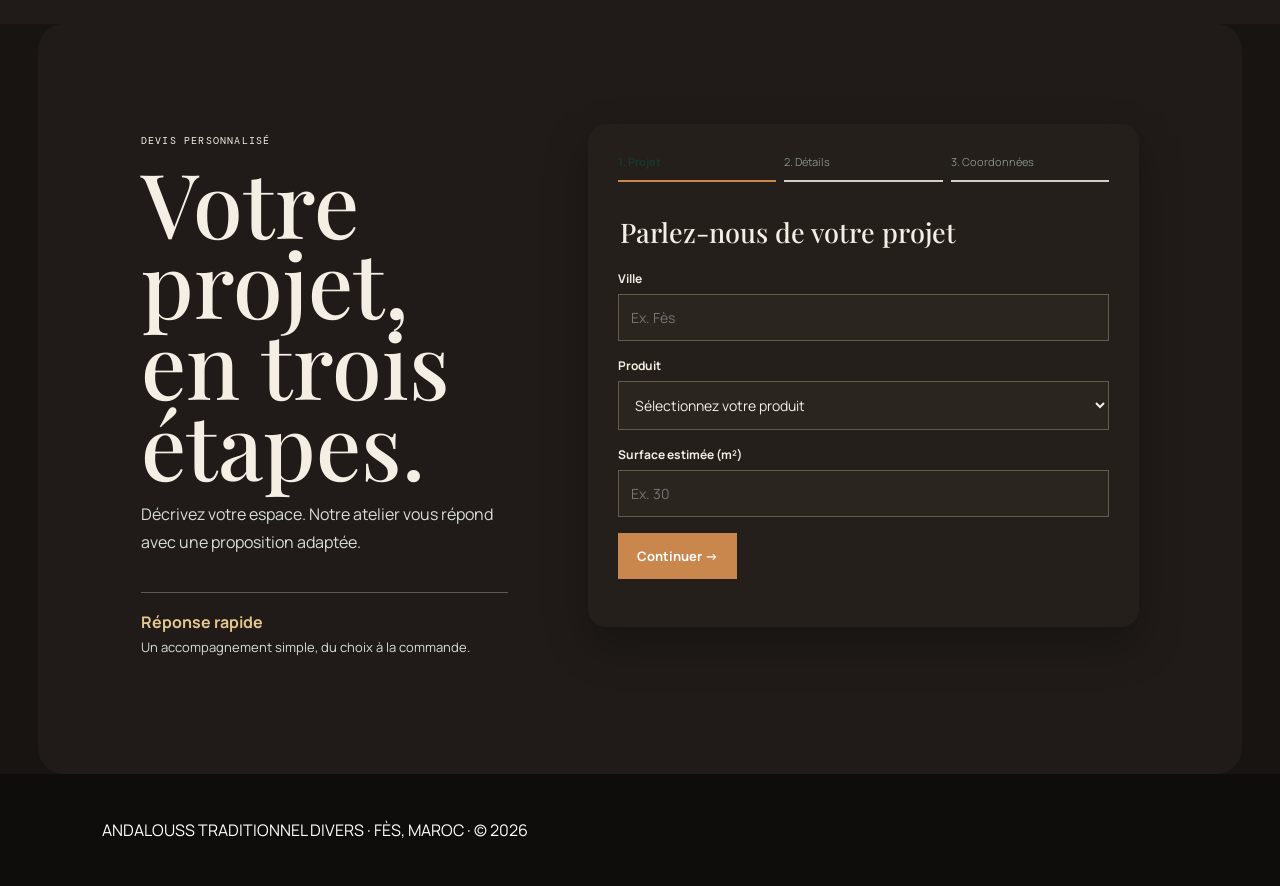
==== commit 7cecbe1b: "Update print statement from 'Hello' to 'Goodbye'" ====
--- a/index.html
+++ b/index.html
@@ -28,3 +28,5 @@
 <script>(function(){function linkPhotos(){var host=document.querySelector('.dtat-hero-visual');if(!host)return;var go=function(){location.href='/boutique'};var front=host.querySelector('.atd-photo-front');if(front)front.onclick=go;host.querySelectorAll('.atd-photo-grid button,.atd-photo-stack .back').forEach(function(x){x.onclick=go})}setTimeout(linkPhotos,80)})()</script>
 
 <script>(function(){var b='/images/collections/';function u(g,n){return b+encodeURIComponent(g)+'/img-'+String(n).padStart(2,'0')+'.jpeg'}var h=[u('صفائح',1),u('طاولات',1),u('piscine',1),u('قرمود',1),u('خصة',1),u('بجمات',1)],c=[u('الارض',1),u('بجمات',1),u('صفائح',1)],p=[u('طاولات',1),u('piscine',1),u('قرمود',1)];function s(q,x){document.querySelectorAll(q).forEach(function(i){i.src=x})}function r(){s('.cards .card:nth-child(1) img',c[0]);s('.cards .card:nth-child(2) img',c[1]);s('.cards .card:nth-child(3) img',c[2]);s('.craft img',u('خصة',1));s('.projects .project:nth-child(1) img',p[0]);s('.projects .project:nth-child(2) img',p[1]);s('.projects .project:nth-child(3) img',p[2]);var v=document.querySelector('.dtat-hero-visual');if(!v)return;var z=v.querySelectorAll('.atd-photo-stack .back');if(z[0])z[0].src=h[1];if(z[1])z[1].src=h[2];if(z[2])z[2].src=h[3];var f=v.querySelector('.atd-photo-front img');if(f)f.src=h[0];v.querySelectorAll('.atd-photo-grid img').forEach(function(i,n){if(h[n])i.src=h[n]})}r();setInterval(r,700)})();</script>
+<script>(function(){var s=document.querySelector('select[name="project_type"]');if(!s)return;var a=['Zellige beldi','Bejmat','Tadelakt','Projet sur mesure','Sols & dallages','Décors en plâtre','Colonnes & piliers','Fontaines','Salons','Panneaux & plaques','Tables','Toitures en tuile','Piscines'];s.innerHTML='<option value="">Sélectionnez votre produit</option>'+a.map(function(x){return '<option value="'+x+'">'+x+'</option>'}).join('')})();</script>
+<script>(function(){function fix(){var s=document.querySelector('select[name="project_type"]');if(!s)return;Array.from(s.options).forEach(function(o){o.textContent=o.value||'Sélectionnez votre produit'})}fix();setInterval(fix,300)})();</script>
